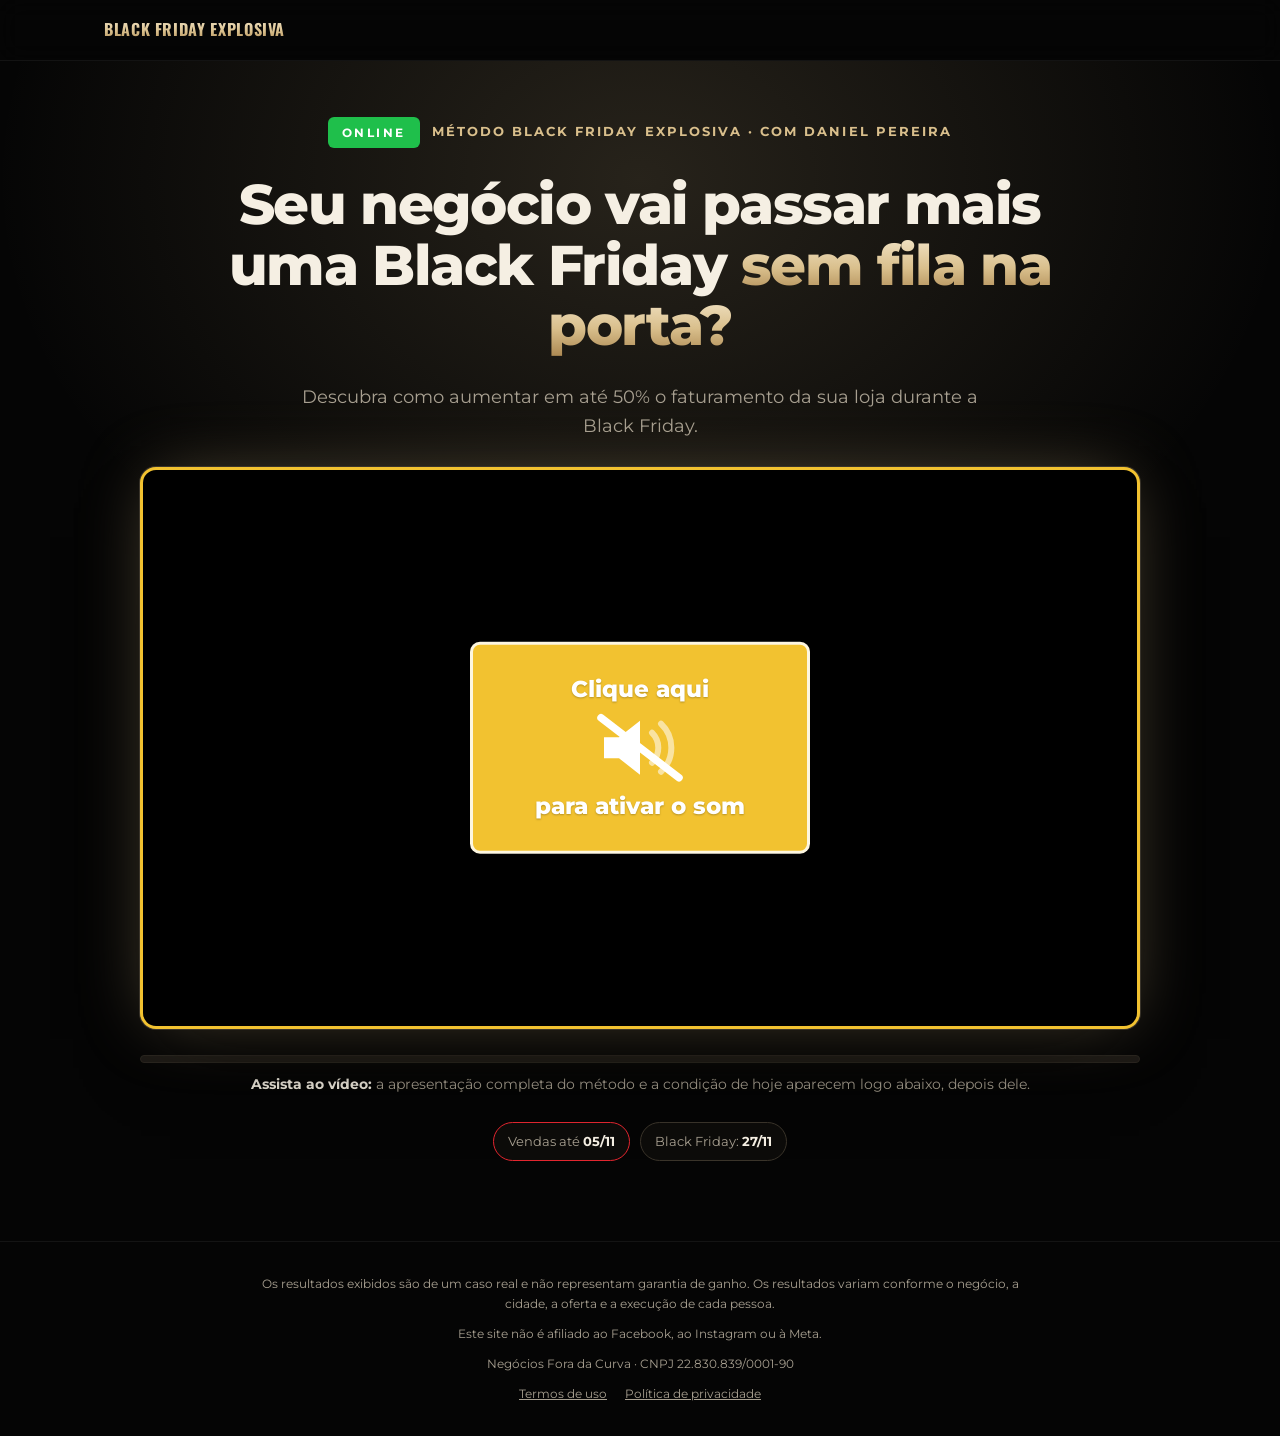
==== index.html @ f931b8eb "Slogan: aumentar em até 50% o faturamento Co-Authored-By: Claude Sonnet 5.5 <noreply@anthropic.com>" ====
<!doctype html>
<html lang="pt-BR">
<head>
<meta charset="utf-8">
<meta name="viewport" content="width=device-width, initial-scale=1">
<title>Método Black Friday Explosiva · com Daniel Pereira</title>
<meta name="description" content="Método online para aumentar em até 50% o faturamento da sua loja na Black Friday. Aulas gravadas com Daniel Pereira.">
<meta name="theme-color" content="#050505">
<meta property="og:type" content="website">
<meta property="og:title" content="Método Black Friday Explosiva · com Daniel Pereira">
<meta property="og:description" content="Seu negócio vai passar mais uma Black Friday sem fila na porta?">
<meta property="og:image" content="assets/img/og.jpg">
<link rel="preconnect" href="https://fonts.googleapis.com">
<link rel="preconnect" href="https://fonts.gstatic.com" crossorigin>
<link href="https://fonts.googleapis.com/css2?family=Oswald:wght@500;700&family=Montserrat:wght@400;500;600;700;800&display=swap" rel="stylesheet">
<script>document.documentElement.classList.add('js')</script>
<style>
:root{
  --bg:#050505; --bg-2:#0c0b09; --line:#2a2620; --line-2:#3a342a;
  --ink:#f5efe3; --muted:#a8a091; --gold-1:#f6ead0; --gold-2:#d9bf8c; --gold-3:#a8834c;
  --green:#1fbf4b; --red:#e3262f;
  --gold:linear-gradient(180deg,var(--gold-1) 0%,var(--gold-2) 55%,var(--gold-3) 100%);
  --r:18px; --w:1120px;
}
*{box-sizing:border-box;margin:0;padding:0}
[hidden]{display:none!important}
html{scroll-behavior:smooth;-webkit-text-size-adjust:100%}
body{background:var(--bg);color:var(--ink);font:400 16px/1.6 Montserrat,system-ui,sans-serif;-webkit-font-smoothing:antialiased;overflow-x:hidden}
img,video,iframe{display:block;max-width:100%}
a{color:inherit}
button{font:inherit;color:inherit}
.wrap{width:100%;max-width:var(--w);margin:0 auto;padding:0 16px}
@media (min-width:640px){.wrap{padding:0 24px}}
:focus-visible{outline:2px solid var(--gold-2);outline-offset:3px;border-radius:6px}

.display{font-family:Oswald,Impact,sans-serif;font-weight:700;text-transform:uppercase;letter-spacing:-.01em;line-height:.92}
.gold{background:var(--gold);-webkit-background-clip:text;background-clip:text;color:transparent}
.eyebrow{font-size:.72rem;font-weight:700;letter-spacing:.28em;text-transform:uppercase;color:var(--gold-2)}
h2{font-weight:800;font-size:clamp(1.7rem,4.2vw,2.6rem);line-height:1.12;letter-spacing:-.02em}
h2 em{font-style:normal;background:var(--gold);-webkit-background-clip:text;background-clip:text;color:transparent}
h3{font-weight:700;font-size:1.08rem;line-height:1.3}
.lead{color:var(--muted);font-size:clamp(1rem,1.6vw,1.1rem);max-width:62ch}
section{padding:clamp(64px,10vw,104px) 0;position:relative}
.alt{background:var(--bg-2);border-block:1px solid rgba(255,255,255,.05)}
.head{text-align:center;display:grid;gap:14px;justify-items:center;margin-bottom:clamp(36px,6vw,52px)}
.center{text-align:center}
.mt{margin-top:clamp(32px,5vw,44px)}

/* botões */
.btn{display:inline-flex;align-items:center;justify-content:center;gap:10px;min-height:56px;padding:0 30px;border-radius:999px;border:0;
  background:var(--gold);color:#1a1206;font:800 1rem/1.1 Montserrat,sans-serif;letter-spacing:.02em;text-transform:uppercase;text-decoration:none;cursor:pointer;text-align:center;
  box-shadow:0 10px 30px -8px rgba(217,191,140,.45),inset 0 1px 0 rgba(255,255,255,.6);transition:transform .2s,box-shadow .2s}
.btn:hover{transform:translateY(-2px);box-shadow:0 16px 40px -10px rgba(217,191,140,.6),inset 0 1px 0 rgba(255,255,255,.6)}
.btn svg{width:18px;height:18px;flex:none}
.btn-block{width:100%}
.btn[aria-disabled=true]{background:#2a2620;color:var(--muted);box-shadow:none;cursor:not-allowed;transform:none}
.note{font-size:.82rem;color:var(--muted);margin-top:12px}
.tag{display:inline-block;background:var(--green);color:#fff;font-weight:700;font-size:.76rem;letter-spacing:.2em;text-transform:uppercase;padding:6px 14px;border-radius:6px}

/* topo */
.top{position:sticky;top:0;z-index:40;background:rgba(5,5,5,.8);backdrop-filter:blur(12px);-webkit-backdrop-filter:blur(12px);border-bottom:1px solid rgba(255,255,255,.06)}
.top .wrap{display:flex;align-items:center;justify-content:space-between;gap:12px;height:60px}
.brand{font-family:Oswald,sans-serif;font-weight:700;text-transform:uppercase;letter-spacing:.04em;font-size:1rem;text-decoration:none;white-space:nowrap}
.top .btn{min-height:40px;padding:0 18px;font-size:.76rem;white-space:nowrap}
.countdown{display:none;gap:6px;align-items:center;font-size:.78rem;color:var(--muted)}
.countdown b{font-family:Oswald,sans-serif;font-size:1.05rem;color:var(--ink)}
@media (min-width:820px){.countdown{display:flex}}
@media (max-width:420px){.brand{font-size:.85rem}.top .btn{padding:0 14px;font-size:.68rem}}

/* hero */
.hero{padding:clamp(32px,5vw,56px) 0 clamp(48px,7vw,80px);overflow:hidden;isolation:isolate}
.hero::before{content:"";position:absolute;inset:-20% -10% auto;height:120%;z-index:-1;
  background:radial-gradient(60% 50% at 50% 25%,rgba(217,191,140,.16),transparent 70%)}
.hero .wrap{display:grid;gap:clamp(18px,3vw,26px);justify-items:center;text-align:center}
.kicker{display:flex;flex-wrap:wrap;gap:8px 12px;justify-content:center;align-items:center;font-size:.8rem;font-weight:700;letter-spacing:.16em;text-transform:uppercase;color:var(--gold-2)}
.hero h1{font-size:clamp(1.9rem,5.4vw,3.5rem);font-weight:800;line-height:1.08;letter-spacing:-.025em;max-width:22ch}
.hero h1 em{font-style:normal;background:var(--gold);-webkit-background-clip:text;background-clip:text;color:transparent}
.hero .sub{font-size:clamp(1rem,1.8vw,1.15rem);color:var(--muted);max-width:60ch}
.hero .sub strong{color:var(--ink)}

/* player estilo YouTube */
.player{position:relative;width:100%;max-width:1000px;aspect-ratio:16/9;border-radius:16px;overflow:hidden;background:#000;
  box-shadow:0 0 0 1px var(--line-2),0 0 70px -12px rgba(217,191,140,.35),0 40px 80px -30px #000}
.player .bgblur{position:absolute;inset:-40px;background:center/cover no-repeat;filter:blur(30px) brightness(.45);transform:scale(1.1)}
.player video,.player iframe,.player .ytbox{position:absolute;inset:0;width:100%;height:100%;border:0}
.player video{object-fit:contain;background:transparent}
.player{border:3px solid #f2c230}
/* o iframe do YouTube fica maior que a moldura: a barra de título e o "Mais vídeos" ficam fora da área visível */
.player .ytbox, .player iframe{top:-70px!important;height:calc(100% + 140px)!important}
/* antes de ativar o som: vídeo tocando mudo, desfocado atrás do aviso */
.player .ytbox,.player video{transition:filter .5s ease}
.player.mudo .ytbox,.player.mudo iframe,.player.mudo video{filter:blur(14px) brightness(.75) saturate(1.1)}
.clique{position:absolute;inset:0;z-index:2;cursor:pointer}
.som{position:absolute;z-index:3;left:50%;top:50%;transform:translate(-50%,-50%);width:min(56%,340px);aspect-ratio:16/10;border:3px solid rgba(255,255,255,.85);border-radius:10px;
  background:#f2c230;color:#fff;display:grid;place-items:center;align-content:center;gap:clamp(4px,1.2vw,10px);cursor:pointer;box-shadow:0 12px 40px rgba(0,0,0,.55);
  font:800 clamp(.95rem,2.6vw,1.45rem)/1.1 Montserrat,sans-serif;text-shadow:0 1px 2px rgba(0,0,0,.25);animation:pulsa 1.8s ease-in-out infinite}
.som svg{width:clamp(56px,13vw,96px);height:auto}
.som:hover{filter:brightness(1.05)}
@keyframes pulsa{50%{transform:translate(-50%,-50%) scale(1.04)}}
@media (prefers-reduced-motion:reduce){.som{animation:none}}
.ctrl{position:absolute;z-index:4;left:0;right:0;bottom:0;padding:28px 14px 10px;background:linear-gradient(transparent,rgba(0,0,0,.85));display:flex;align-items:center;gap:12px;opacity:0;transition:opacity .25s}
.player:hover .ctrl,.player.paused .ctrl,.player:focus-within .ctrl{opacity:1}
.ctrl[hidden]{display:none}
.ctrl button{background:none;border:0;cursor:pointer;width:40px;height:40px;display:grid;place-items:center;border-radius:8px;color:#fff;flex:none}
.ctrl button:hover{background:rgba(255,255,255,.12)}
.ctrl svg{width:22px;height:22px}
.bar{flex:1;height:5px;border-radius:5px;background:rgba(255,255,255,.25);position:relative;overflow:hidden}
.bar i{position:absolute;inset:0 auto 0 0;width:0;background:var(--red)}
.time{font:600 .8rem/1 Montserrat,sans-serif;color:#fff;min-width:84px;text-align:right;font-variant-numeric:tabular-nums}
.gate{width:100%;max-width:1000px;display:grid;gap:10px}
.gate p{font-size:.9rem;color:var(--muted)}
.gate p b{color:var(--ink)}
.gbar{height:8px;border-radius:8px;background:#1d1a16;overflow:hidden;border:1px solid var(--line)}
.gbar i{display:block;height:100%;width:0;background:var(--gold);transition:width .4s}
.gate.ok p{color:var(--green)}
.dates{display:flex;flex-wrap:wrap;gap:10px;justify-content:center}
.dates span{border:1px solid var(--line-2);border-radius:999px;padding:8px 14px;font-size:.82rem;color:var(--muted);background:#0d0c0a}
.dates b{color:var(--ink)}
.dates .hot{border-color:var(--red)}

/* conteúdo travado até 80% do vídeo */
html.js #resto.travado{display:none}
.revisao #resto.travado{display:block}
#resto.abrindo{animation:abre .8s ease both}
@keyframes abre{from{opacity:0;transform:translateY(16px)}to{opacity:1;transform:none}}

/* cards e grids */
.grid{display:grid;gap:16px}
@media (min-width:700px){.grid.c2{grid-template-columns:repeat(2,1fr)}.grid.c3{grid-template-columns:repeat(3,1fr)}}
@media (min-width:960px){.grid.c4{grid-template-columns:repeat(4,1fr)}}
@media (min-width:600px) and (max-width:959px){.grid.c4{grid-template-columns:repeat(2,1fr)}}
.card{background:linear-gradient(180deg,#15130f,#0e0d0b);border:1px solid var(--line);border-radius:var(--r);padding:24px;display:grid;gap:8px;align-content:start}
.card p{color:var(--muted);font-size:.95rem}
.ico{width:44px;height:44px;border-radius:12px;display:grid;place-items:center;background:rgba(217,191,140,.1);border:1px solid rgba(217,191,140,.25);color:var(--gold-2);margin-bottom:6px}
.ico svg{width:22px;height:22px}
.check{list-style:none;display:grid;gap:10px}
.check li{display:flex;gap:10px;align-items:flex-start;font-size:.95rem}
.check svg{flex:none;width:20px;height:20px;color:var(--green);margin-top:2px}
.check.no svg{color:var(--red)}
.check li span{color:var(--muted)}

  background:radial-gradient(80% 60% at 50% 0%,rgba(217,191,140,.08),transparent 70%),#0a0907;display:grid;gap:16px;justify-items:center}

/* rotas */
.route{padding:28px}
.route .eyebrow{color:var(--gold-2)}
.route h3{font-size:1.3rem}
.route .check{margin-top:10px}

/* linha do tempo */
.phases{display:grid;gap:14px}
@media (min-width:860px){.phases{grid-template-columns:repeat(4,1fr)}}
.phase{position:relative;border:1px solid var(--line);border-radius:var(--r);padding:22px;background:#0d0c0a;display:grid;gap:6px}
.phase .d{font:700 .78rem/1 Montserrat,sans-serif;letter-spacing:.12em;text-transform:uppercase;color:var(--gold-2)}
.phase .n{font-family:Oswald,sans-serif;font-size:1.6rem;text-transform:uppercase;line-height:1}
.phase p{color:var(--muted);font-size:.93rem}
.phase.dday{border-color:var(--gold-3);background:radial-gradient(90% 80% at 50% 0%,rgba(217,191,140,.12),transparent 70%),#0d0c0a}

/* aulas */
.lessons{max-width:860px;margin:0 auto;display:grid;gap:10px}
.lesson{display:grid;grid-template-columns:52px 1fr;gap:16px;align-items:start;border:1px solid var(--line);border-radius:16px;padding:18px;background:#0d0c0a}
.lesson .k{font-family:Oswald,sans-serif;font-size:1.5rem;line-height:1;text-align:center;padding-top:4px}
.lesson p{color:var(--muted);font-size:.93rem;margin-top:4px}
.lesson.live{border-color:var(--red)}
.pill{display:inline-block;font-size:.68rem;font-weight:800;letter-spacing:.12em;text-transform:uppercase;padding:3px 8px;border-radius:5px;background:var(--red);color:#fff;margin-left:8px;vertical-align:2px}


/* sobre */
.about .wrap{display:grid;gap:36px;align-items:center}
@media (min-width:880px){.about .wrap{grid-template-columns:.9fr 1.1fr}}
.about .photo{border-radius:24px;overflow:hidden;border:1px solid var(--line-2);aspect-ratio:4/3}
.about .photo img{width:100%;height:100%;object-fit:cover;object-position:50% 25%}
.about .txt{display:grid;gap:14px}
.about .txt p{color:var(--muted)}



/* oferta */
.offer{background:radial-gradient(70% 60% at 50% 0%,rgba(217,191,140,.16),transparent 70%),var(--bg)}
.ticket{max-width:560px;margin:0 auto;border-radius:28px;padding:2px;background:linear-gradient(180deg,var(--gold-2),rgba(168,131,76,.25) 60%,rgba(168,131,76,.1))}
.ticket-in{border-radius:26px;background:#0b0a08;overflow:hidden}
.ticket-top{display:flex;justify-content:space-between;padding:14px 22px;font-size:.74rem;font-weight:800;letter-spacing:.16em;text-transform:uppercase;color:#1a1206;background:var(--gold)}
.ticket-body{padding:clamp(24px,5vw,40px);display:grid;gap:18px;text-align:center;border-top:2px dashed #0b0a08}
.ticket-body h3{font-family:Oswald,sans-serif;text-transform:uppercase;font-size:clamp(1.5rem,4vw,2rem);letter-spacing:.01em;line-height:1.05}
.price{font-family:Oswald,sans-serif;font-weight:700;font-size:clamp(3.4rem,11vw,4.8rem);line-height:1}
.pay{color:var(--muted);font-size:.95rem}
.ticket .check{text-align:left;border-block:1px solid var(--line);padding:20px 0}
.deadline{font-size:.85rem;color:var(--muted)}
.deadline b{color:var(--ink)}

.guar{display:flex;gap:14px;align-items:flex-start;text-align:left;border-top:1px solid var(--line);padding-top:18px}
.guar .seal{width:44px;height:44px;flex:none;color:var(--gold-2)}
.guar p{font-size:.88rem;color:var(--muted)}
.guar b{color:var(--ink)}

/* faq */
.faq-list{max-width:780px;margin:0 auto;display:grid;gap:10px}
details{border:1px solid var(--line);border-radius:14px;background:#0d0c0a}
details[open]{border-color:var(--line-2)}
summary{list-style:none;cursor:pointer;padding:18px 20px;font-weight:700;display:flex;justify-content:space-between;gap:16px;align-items:center;min-height:56px}
summary::-webkit-details-marker{display:none}
summary::after{content:"+";font:500 1.6rem/1 Oswald,sans-serif;color:var(--gold-2);transition:transform .2s;flex:none}
details[open] summary::after{transform:rotate(45deg)}
details p{padding:0 20px 20px;color:var(--muted)}

/* final e rodapé */
.final{text-align:center;overflow:hidden;isolation:isolate}
.final::before{content:"";position:absolute;inset:0;z-index:-1;background:radial-gradient(50% 60% at 50% 100%,rgba(217,191,140,.16),transparent 70%)}
.final .wrap{display:grid;gap:20px;justify-items:center}
.final h2{font-family:Oswald,sans-serif;text-transform:uppercase;font-size:clamp(2.2rem,6.5vw,4.2rem);line-height:.98;letter-spacing:0;font-weight:700}
footer.site{border-top:1px solid rgba(255,255,255,.06);padding:32px 0 calc(90px + env(safe-area-inset-bottom));color:var(--muted);font-size:.78rem;text-align:center}
footer.site .wrap{display:grid;gap:10px;max-width:820px}
footer.site nav{display:flex;gap:18px;justify-content:center}
@media (min-width:900px){footer.site{padding-bottom:32px}}

/* barra fixa no celular */
.mbar{position:fixed;left:0;right:0;bottom:0;z-index:50;padding:10px 16px calc(10px + env(safe-area-inset-bottom));background:rgba(5,5,5,.94);backdrop-filter:blur(10px);border-top:1px solid var(--line);
  display:flex;gap:12px;align-items:center;transform:translateY(110%);transition:transform .3s}
.mbar.on{transform:none}
.mbar .t{flex:1;font-size:.76rem;line-height:1.3;color:var(--muted)}
.mbar .t b{display:block;color:var(--ink);font-size:.95rem}
.mbar .btn{min-height:46px;padding:0 20px;font-size:.78rem}
@media (min-width:900px){.mbar{display:none}}

/* consentimento (só com GTM configurado) */
.consent{position:fixed;left:16px;right:16px;bottom:16px;z-index:60;max-width:520px;margin:0 auto;background:#141210;border:1px solid var(--line-2);border-radius:16px;padding:18px;display:none;gap:12px;font-size:.85rem;color:var(--muted)}
.consent.on{display:grid}
.consent div{display:flex;gap:10px;justify-content:flex-end}
.consent button{border-radius:999px;padding:10px 16px;font-weight:700;font-size:.8rem;cursor:pointer;border:1px solid var(--line-2);background:transparent;color:var(--ink);min-height:44px}
.consent button.ok{background:var(--gold);color:#1a1206;border:0}

/* revelação */
.rv{opacity:0;transform:translateY(18px);transition:opacity .7s ease,transform .7s ease}
.rv.in{opacity:1;transform:none}
html:not(.js) .rv{opacity:1;transform:none}
@media (prefers-reduced-motion:reduce){*{scroll-behavior:auto!important}.rv{opacity:1;transform:none;transition:none}#resto.abrindo{animation:none}}

/* modo revisão (?revisao=1) */
[data-pendente]{display:none!important}
.revisao [data-pendente]{display:revert!important;outline:2px dashed var(--red);outline-offset:4px;position:relative}
.revisao [data-pendente]::before{content:"PENDENTE: " attr(data-pendente);position:absolute;top:-12px;left:12px;z-index:5;background:var(--red);color:#fff;font:700 .62rem/1 Montserrat,sans-serif;letter-spacing:.05em;padding:4px 8px;border-radius:4px;white-space:nowrap;max-width:calc(100% - 24px);overflow:hidden;text-overflow:ellipsis}
.revisao .rascunho{outline:2px dashed #e0a526;outline-offset:4px}
.revbar{display:none}
.revisao .revbar{display:block;position:sticky;top:0;z-index:100;background:var(--red);color:#fff;font:700 .76rem Montserrat,sans-serif;text-align:center;padding:6px 12px}
</style>
</head>
<body>
<div class="revbar" role="note">Modo revisão: página toda aberta · vermelho = falta dado real (escondido do público) · amarelo = confirme o texto</div>

<!-- Configuração de todas as páginas: assets/config.js -->
<script src="assets/config.js"></script>

<header class="top">
  <div class="wrap">
    <a class="brand gold" href="#inicio">Black Friday Explosiva</a>
    <div class="countdown" data-depois-video hidden><span>Vendas encerram em</span><b data-cd="d">--</b>d <b data-cd="h">--</b>h <b data-cd="m">--</b>min</div>
    <a class="btn js-cta" data-pos="topo" href="#oferta" data-depois-video hidden>Quero o método</a>
  </div>
</header>

<main id="inicio">
  <!-- 1. PRIMEIRA DOBRA + VSL -->
  <section class="hero" aria-labelledby="h1">
    <div class="wrap">
      <div class="kicker"><span class="tag">Online</span><span>Método Black Friday Explosiva · com Daniel Pereira</span></div>
      <h1 id="h1">Seu negócio vai passar mais uma Black Friday <em>sem fila na porta?</em></h1>
      <p class="sub rascunho">Descubra como aumentar em até 50% o faturamento da sua loja durante a Black Friday.</p>

      <div class="player mudo" id="player">
        <div class="bgblur" aria-hidden="true"></div>
        <div class="ytbox" id="ytbox" hidden></div>
        <video id="vsl" playsinline muted autoplay preload="auto" hidden></video>
        <div class="clique" id="clique" aria-hidden="true"></div>
        <button class="som" id="som" type="button" aria-label="Clique aqui para ativar o som e assistir do início">
          <span class="t1">Clique aqui</span>
          <svg viewBox="0 0 64 48" fill="none" aria-hidden="true"><path d="M8 17h10l14-11v36L18 31H8z" fill="#fff"/><path d="M40 14a14 14 0 0 1 0 20M46 8a22 22 0 0 1 0 32" stroke="#fff" stroke-width="4" stroke-linecap="round" opacity=".55"/><path d="M6 4l52 40" stroke="#fff" stroke-width="5" stroke-linecap="round"/></svg>
          <span class="t2">para ativar o som</span>
        </button>
        <div class="ctrl" id="ctrl" hidden>
          <button type="button" id="bt-play" aria-label="Pausar"><svg viewBox="0 0 24 24" fill="currentColor" aria-hidden="true"><path id="ic-play" d="M6 5h4v14H6zM14 5h4v14h-4z"/></svg></button>
          <div class="bar" aria-hidden="true"><i id="bar"></i></div>
          <span class="time" id="time">0:00 / 0:00</span>
          <button type="button" id="bt-som" aria-label="Desativar som"><svg viewBox="0 0 24 24" fill="none" stroke="currentColor" stroke-width="2" aria-hidden="true"><path d="M4 9v6h4l5 4V5L8 9H4Z" fill="currentColor"/><path id="ic-som" d="M16.5 8.5a5 5 0 0 1 0 7M19 6a8.5 8.5 0 0 1 0 12"/></svg></button>
          <button type="button" id="bt-tela" aria-label="Tela cheia"><svg viewBox="0 0 24 24" fill="none" stroke="currentColor" stroke-width="2" aria-hidden="true"><path d="M4 9V4h5M20 9V4h-5M4 15v5h5M20 15v5h-5"/></svg></button>
        </div>
      </div>

      <div class="gate" id="gate" aria-live="polite">
        <div class="gbar" aria-hidden="true"><i id="gbar"></i></div>
        <p id="gate-txt"><b>Assista ao vídeo:</b> a apresentação completa do método e a condição de hoje aparecem logo abaixo, depois dele.</p>
      </div>

      <div class="dates">
        <span class="hot">Vendas até <b>05/11</b></span>
        <span>Black Friday: <b>27/11</b></span>
      </div>
    </div>
  </section>

  <!-- TUDO ABAIXO SÓ ABRE DEPOIS DE 80% DO VÍDEO -->
  <div id="resto" class="travado">

    <!-- 3. PROVA (só com material real) -->
    <section class="alt" aria-labelledby="h-prova" data-pendente="foto/vídeo real da fila + números do Dia D">
      <div class="wrap">
        <div class="head"><span class="eyebrow">Prova</span><h2 id="h-prova">Essa fila aconteceu <em>de verdade</em>, na porta de um negócio local.</h2>
          <p class="lead">Não foi sorte e não foi desconto no escuro. Foi um método com data, oferta e roteiro. O Daniel ensina cada passo nas aulas.</p></div>
        <div class="grid c3">
          <div class="card center"><div class="price gold" style="font-size:2.4rem">[R$]</div><p>faturamento no Dia D</p></div>
          <div class="card center"><div class="price gold" style="font-size:2.4rem">[R$]</div><p>faturamento médio de um mês da mesma loja</p></div>
          <div class="card center"><div class="price gold" style="font-size:2.4rem">[nº]</div><p>pessoas na fila no horário de pico</p></div>
        </div>
      </div>
    </section>

    <!-- PROBLEMA -->
    <section aria-labelledby="h-prob">
      <div class="wrap">
        <div class="head rv"><span class="eyebrow">O problema</span><h2 id="h-prob">Por que tanta loja local passa a Black Friday <em>sem fila?</em></h2></div>
        <div class="grid c3">
          <article class="card rv"><h3>Desconto sem conta</h3><p>Vende bastante, lucra pouco e termina o mês no mesmo lugar.</p></article>
          <article class="card rv"><h3>Ninguém sabe da campanha</h3><p>O cliente descobre a oferta quando ela já acabou.</p></article>
          <article class="card rv"><h3>Sem data, sem urgência</h3><p>Sem prazo e sem limite de vagas, a pessoa deixa para depois.</p></article>
        </div>
      </div>
    </section>

    <!-- PARA QUEM É -->
    <section class="alt" aria-labelledby="h-quem">
      <div class="wrap">
        <div class="head rv"><span class="eyebrow">Para quem é</span><h2 id="h-quem">Feito para o <em>empresário do varejo</em></h2></div>
        <div style="max-width:720px;margin:0 auto"><article class="card route rv"><h3>Tenho um negócio local e quero faturar mais</h3><p>Para o empresário que tem uma loja ou um negócio de varejo local e quer aumentar o faturamento na Black Friday, com um método estruturado do preparo à venda.</p></article></div>
      </div>
    </section>

    <!-- MÉTODO + AULAS -->
    <section aria-labelledby="h-met">
      <div class="wrap">
        <div class="head rv"><span class="eyebrow">O método</span><h2 id="h-met">4 fases para <em>explodir a sua Black</em></h2></div>
        <div class="phases">
          <div class="phase rv"><span class="d">Fase 01</span><span class="n gold">Preparando a Black</span></div>
          <div class="phase rv"><span class="d">Fase 02</span><span class="n gold">Estruturando a Black</span></div>
          <div class="phase rv"><span class="d">Fase 03</span><span class="n gold">Aquecendo a Black</span></div>
          <div class="phase dday rv"><span class="d">Fase 04</span><span class="n gold">Explodindo a Black</span></div>
        </div>
        <div class="head mt rv" style="margin-bottom:24px"><h2 id="h-aulas" style="font-size:clamp(1.4rem,3vw,1.9rem)">Nas aulas</h2></div>
        <div class="lessons">
          <div class="lesson rv"><span class="k gold">01</span><div><h3>O método da Black Explosiva</h3></div></div>
          <div class="lesson rv"><span class="k gold">02</span><div><h3>A ferramenta da Black Explosiva</h3></div></div>
          <div class="lesson rv"><span class="k gold">03</span><div><h3>Montando a sua Black de forma inteligente e estruturada</h3></div></div>
          <div class="lesson rv"><span class="k gold">04</span><div><h3>Estoque é uma mina de dinheiro</h3></div></div>
          <div class="lesson rv"><span class="k gold">05</span><div><h3>Precificando produtos de forma certa</h3></div></div>
          <div class="lesson rv"><span class="k gold">06</span><div><h3>Aquecendo a sua Black ao ponto de ebulição</h3></div></div>
          <div class="lesson rv"><span class="k gold">07</span><div><h3>Apertando o Play da Black que vende</h3></div></div>
          <div class="lesson rv"><span class="k gold">08</span><div><h3>Vendendo e batendo metas</h3></div></div>
          <div class="lesson rv"><span class="k gold">09</span><div><h3>Bônus: como fazer seu time vender mais</h3></div></div>
          <div class="lesson rv"><span class="k gold">10</span><div><h3>Bônus: dúvidas e recomendações</h3></div></div>
          <div class="lesson rv"><span class="k gold">11</span><div><h3>Bônus: aulas bônus</h3></div></div>
        </div>
        <div class="center mt rv"><a class="btn js-cta js-buy" data-pos="aulas" href="#oferta">Quero o método por R$97</a></div>
      </div>
    </section>

    <!-- QUEM ENSINA -->
    <section class="about alt" aria-labelledby="h-sobre">
      <div class="wrap">
        <div class="photo rv"><img src="assets/img/palestrante.jpg" alt="Daniel Pereira com microfone, falando para o público" width="1000" height="700" loading="lazy"></div>
        <div class="txt rv">
          <span class="eyebrow">Quem ensina</span>
          <h2 id="h-sobre">Daniel <em>Pereira</em></h2>
          <p>Criador do Método Black Friday Explosiva.</p>
          <p data-pendente="bio do Daniel" data-f="bio" style="white-space:pre-line">[Bio: quem é, há quanto tempo atua, com que tipo de negócio trabalha, credenciais verificáveis e a história do caso da fila.]</p>
        </div>
      </div>
    </section>

    <!-- DEPOIMENTOS (só reais e autorizados) -->
    <section aria-labelledby="h-dep" data-pendente="3 depoimentos reais (vídeo/print + nome, negócio, cidade)">
      <div class="wrap">
        <div class="head"><span class="eyebrow">Depoimentos</span><h2 id="h-dep">Quem já viu <em>o método funcionar</em></h2></div>
        <div class="grid c3"><div class="card">[Depoimento 1]</div><div class="card">[Depoimento 2]</div><div class="card">[Depoimento 3]</div></div>
      </div>
    </section>

    <!-- OFERTA (única) -->
    <section class="offer" id="oferta" aria-labelledby="h-of">
      <div class="wrap">
        <div class="head rv"><span class="eyebrow">Oferta</span><h2>Entre agora e tenha <em>tempo de aplicar</em></h2></div>
        <div class="ticket rv">
          <div class="ticket-in">
            <div class="ticket-top"><span>Acesso imediato</span></div>
            <div class="ticket-body">
              <h3 id="h-of" class="gold">Método Black Friday Explosiva</h3>
              <div><div class="price gold">R$97</div><p class="pay">à vista no Pix ou parcelado no cartão <span data-f="parcelamento"></span></p></div>
              <ul class="check">
                <li><svg viewBox="0 0 24 24" fill="none" stroke="currentColor" stroke-width="3" aria-hidden="true"><path d="M5 13l4 4L19 7"/></svg>11 aulas gravadas com Daniel Pereira, sendo 3 bônus, liberadas na hora</li>
                <li><svg viewBox="0 0 24 24" fill="none" stroke="currentColor" stroke-width="3" aria-hidden="true"><path d="M5 13l4 4L19 7"/></svg>Método completo em 4 fases, do preparo à Black que vende</li>
              </ul>
              <a class="btn btn-block js-cta js-buy" data-pos="oferta" href="#oferta">Quero entrar agora</a>
              <p class="deadline" id="deadline">Vendas até <b>05/11, às 23h59</b>.</p>
              <div class="guar"><svg class="seal" viewBox="0 0 24 24" fill="none" stroke="currentColor" stroke-width="1.5" aria-hidden="true"><path d="M12 2l2.4 2.1 3.2-.3.9 3.1 2.8 1.6-1.2 3 1.2 3-2.8 1.6-.9 3.1-3.2-.3L12 22l-2.4-2.1-3.2.3-.9-3.1-2.8-1.6 1.2-3-1.2-3 2.8-1.6.9-3.1 3.2.3L12 2Z"/><path d="M8.5 12l2.5 2.5 4.5-5"/></svg><p><b>Garantia de 7 dias.</b> Se achar que o método não é para você, peça o reembolso em até 7 dias e devolvemos o valor. Sem perguntas.</p></div>
            </div>
          </div>
        </div>
      </div>
    </section>

    <!-- FAQ -->
    <section class="alt" aria-labelledby="h-faq">
      <div class="wrap">
        <div class="head rv"><span class="eyebrow">Perguntas frequentes</span><h2 id="h-faq">Antes de <em>comprar</em></h2></div>
        <div class="faq-list rv">
          <details><summary>Serve para o meu tipo de negócio?</summary><p>O método é voltado para quem tem uma loja ou um negócio de varejo local e quer aumentar o faturamento na Black Friday.</p></details>
          <details><summary>Serve para outras datas além da Black Friday?</summary><p>Sim. Natal, Dia das Mães, Dia do Cliente e aniversário da empresa seguem a mesma lógica.</p></details>
          <details data-pendente="tempo de acesso às aulas"><summary>Por quanto tempo tenho acesso?</summary><p data-f="tempoAcesso"></p></details>
          <details><summary>O resultado é garantido?</summary><p>Não. Cada negócio é diferente e o resultado depende da oferta, da cidade e da execução.</p></details>
        </div>
        <div class="center mt rv"><a class="btn js-cta js-buy" data-pos="final" href="#oferta">Quero o método por R$97</a></div>
      </div>
    </section>
  </div>
</main>

<footer class="site">
  <div class="wrap">
    <p>Os resultados exibidos são de um caso real e não representam garantia de ganho. Os resultados variam conforme o negócio, a cidade, a oferta e a execução de cada pessoa.</p>
    <p>Este site não é afiliado ao Facebook, ao Instagram ou à Meta.</p>
    <p data-pendente="razão social, CNPJ e contato" data-f="rodapeEmpresa">[Razão social · CNPJ · contato]</p>
    <nav><a href="termos.html">Termos de uso</a><a href="privacidade.html">Política de privacidade</a></nav>
  </div>
</footer>

<div class="mbar" id="mbar" aria-hidden="true">
  <div class="t"><b>R$97</b>Vendas até 05/11</div>
  <a class="btn js-cta js-buy" data-pos="barra-mobile" href="#oferta" tabindex="-1">Quero o método</a>
</div>

<div class="consent" id="consent" role="dialog" aria-label="Preferências de cookies">
  <p>Usamos cookies de medição para entender como a página é usada e melhorar a experiência. Você pode recusar sem prejuízo.</p>
  <div><button type="button" data-consent="nao">Recusar</button><button type="button" class="ok" data-consent="sim">Aceitar</button></div>
</div>

<script>
(function () {
  var O = window.OFERTA || {};
  var qs = new URLSearchParams(location.search);
  var root = document.documentElement;
  var revisao = qs.get('revisao') === '1';
  if (revisao) root.classList.add('revisao');
  var has = function (k) { return !!(O[k] && String(O[k]).trim()); };

  // ---------- dados da configuração
  document.querySelectorAll('[data-f]').forEach(function (el) {
    var v = O[el.getAttribute('data-f')];
    if (v) el.textContent = (el.getAttribute('data-f-pre') || '') + v;
  });
  var liberar = {
    'bio do Daniel': has('bio'), 'tempo de acesso às aulas': has('tempoAcesso'),
    'razão social, CNPJ e contato': has('rodapeEmpresa')
  };
  document.querySelectorAll('[data-pendente]').forEach(function (el) {
    if (liberar[el.getAttribute('data-pendente')]) el.removeAttribute('data-pendente');
  });

  // ---------- UTMs e eventos (sem dados pessoais)
  var UTM = ['utm_source', 'utm_medium', 'utm_campaign', 'utm_content', 'utm_term', 'src', 'sck'];
  var origem = {};
  try { origem = JSON.parse(sessionStorage.getItem('bfx_utm') || '{}'); } catch (e) {}
  UTM.forEach(function (k) { if (qs.get(k) && !origem[k]) origem[k] = qs.get(k); });
  try { sessionStorage.setItem('bfx_utm', JSON.stringify(origem)); } catch (e) {}
  window.dataLayer = window.dataLayer || [];
  function track(evento, extra) { window.dataLayer.push(Object.assign({ event: evento, pagina: 'black-explosiva-online' }, origem, extra || {})); }
  track('page_view');

  // ---------- prazo real de vendas
  var fim = new Date(O.vendasAte).getTime();
  var encerrado = Date.now() > fim;

  // Botões de compra levam ao checkout da Ticto (ticto.checkoutUrl).
  document.querySelectorAll('.js-cta').forEach(function (a) {
    if (encerrado && a.classList.contains('js-buy')) {
      a.textContent = 'Vendas encerradas'; a.setAttribute('aria-disabled', 'true'); a.removeAttribute('href'); return;
    }
    if (a.classList.contains('js-buy')) {
      var tk = (O.ticto || {}).checkoutUrl;
      if (tk) {
        // checkout da Ticto (dados, Pix, cartão, boleto e order bump ficam lá), levando as UTMs
        var u = new URL(tk, location.href);
        Object.keys(origem).forEach(function (k) { if (!u.searchParams.has(k)) u.searchParams.set(k, origem[k]); });
        a.href = u.toString();
      } else {
        a.href = '#oferta'; // sem link da Ticto configurado, o botão fica na oferta
      }
    }
    a.addEventListener('click', function () {
      track('cta_click', { posicao: a.getAttribute('data-pos') });
    });
  });
  if (encerrado) document.getElementById('deadline').innerHTML = '<b>As vendas desta turma foram encerradas.</b>';

  var cd = document.querySelector('.countdown');
  function tick() {
    var s = Math.max(0, Math.floor((fim - Date.now()) / 1000));
    if (!s) { cd.style.visibility = 'hidden'; return; }
    cd.querySelector('[data-cd=d]').textContent = Math.floor(s / 86400);
    cd.querySelector('[data-cd=h]').textContent = String(Math.floor(s % 86400 / 3600)).padStart(2, '0');
    cd.querySelector('[data-cd=m]').textContent = String(Math.floor(s % 3600 / 60)).padStart(2, '0');
  }
  tick(); setInterval(tick, 30000);

  // ---------- trava: o resto da página abre com X% do vídeo assistido
  var LIMITE = O.liberarEm || 0.8;
  var resto = document.getElementById('resto');
  var gate = document.getElementById('gate'), gbar = document.getElementById('gbar'), gtxt = document.getElementById('gate-txt');
  var liberado = false;

  function abrir(origemDoDesbloqueio) {
    if (liberado) return; liberado = true;
    resto.classList.remove('travado'); resto.classList.add('abrindo');
    document.querySelectorAll('[data-depois-video]').forEach(function (el) { el.hidden = false; });
    gate.classList.add('ok'); gbar.style.width = '100%';
    gtxt.innerHTML = '<b>Pronto!</b> A condição de hoje está liberada logo abaixo. <a href="#oferta" style="color:var(--gold-2);font-weight:700">Ver a oferta ↓</a>';
    try { localStorage.setItem('bfx_liberado', '1'); } catch (e) {}
    observarRevelacao();
    if (origemDoDesbloqueio === 'video') track('video_unlock', { percentual: Math.round(LIMITE * 100) });
  }

  // Conta segundos realmente assistidos (pular para frente não conta).
  var vistos = {}, nVistos = 0, marcos = {};
  function registrar(t, dur) {
    if (!dur || !isFinite(dur)) return;
    var k = Math.floor(t * 2);
    if (!vistos[k]) { vistos[k] = 1; nVistos++; }
    var p = Math.min(1, nVistos / Math.ceil(dur * 2));
    [0.25, 0.5, 0.75].forEach(function (m) { if (p >= m && !marcos[m]) { marcos[m] = 1; track('video_progress', { percentual: m * 100 }); } });
    if (!liberado) {
      gbar.style.width = Math.round(Math.min(1, p / LIMITE) * 100) + '%';
      if (p >= LIMITE) abrir('video');
    }
  }

  var jaLiberado = false;
  try { jaLiberado = localStorage.getItem('bfx_liberado') === '1'; } catch (e) {}
  if (revisao || jaLiberado) abrir('memoria');

  // ---------- player estilo VSL
  // Começa sozinho e mudo. "Clique aqui para ativar o som" recomeça do início com som.
  // Só conta tempo assistido COM som; tentativa de adiantar volta ao ponto já assistido.
  var player = document.getElementById('player'), som = document.getElementById('som'), clique = document.getElementById('clique');
  var ctrl = document.getElementById('ctrl'), bar = document.getElementById('bar'), time = document.getElementById('time');
  var btPlay = document.getElementById('bt-play'), btSom = document.getElementById('bt-som'), btTela = document.getElementById('bt-tela');
  var icPlay = document.getElementById('ic-play'), icSom = document.getElementById('ic-som');
  var ytId = O.video && O.video.youtubeId;
  var capa = ytId ? 'https://i.ytimg.com/vi/' + encodeURIComponent(ytId) + '/hqdefault.jpg' : (O.video && O.video.poster || '');
  player.querySelector('.bgblur').style.backgroundImage = 'url(' + capa + ')';
  var fmt = function (s) { s = Math.max(0, Math.floor(s || 0)); return Math.floor(s / 60) + ':' + String(s % 60).padStart(2, '0'); };
  var api = null;            // { play, pause, paused, cur, dur, muted, mute, unmute, seek }
  var comSom = false;        // a pessoa já ativou o som (a contagem começa aqui)
  var maxVisto = 0, ultimo = 0;

  function pintar() {
    if (!api) return;
    var c = api.cur(), d = api.dur();
    bar.style.width = d ? (Math.min(c, d) / d * 100) + '%' : '0';
    time.textContent = fmt(c) + ' / ' + fmt(d);
    var pausado = api.paused();
    player.classList.toggle('paused', pausado);
    icPlay.setAttribute('d', pausado ? 'M8 5v14l11-7z' : 'M6 5h4v14H6zM14 5h4v14h-4z');
    btPlay.setAttribute('aria-label', pausado ? 'Reproduzir' : 'Pausar');
    icSom.style.display = api.muted() ? 'none' : '';
    btSom.setAttribute('aria-label', api.muted() ? 'Ativar som' : 'Desativar som');
  }

  // chamado a cada atualização de tempo
  function vigiar() {
    if (!api) return;
    var c = api.cur(), d = api.dur();
    if (comSom && !api.paused()) {
      if (c > maxVisto + 1.5) { api.seek(maxVisto); return; }      // tentou adiantar: volta
      if (c - ultimo >= 0 && c - ultimo < 1.5) maxVisto = Math.max(maxVisto, c);
      registrar(c, d);
    }
    ultimo = c;
    pintar();
  }

  function ativarSom() {
    if (!api) return;
    comSom = true; maxVisto = 0; ultimo = 0;
    som.hidden = true; ctrl.hidden = false; player.classList.remove('mudo');
    api.unmute(); api.seek(0); api.play();
    track('video_start');
    setTimeout(pintar, 120);
  }

  function usarMP4() {
    var v = document.getElementById('vsl');
    v.src = O.video.mp4; v.hidden = false; v.muted = true;
    api = {
      play: function () { var p = v.play(); if (p && p.catch) p.catch(function () {}); }, pause: function () { v.pause(); }, paused: function () { return v.paused; },
      cur: function () { return v.currentTime; }, dur: function () { return v.duration || 0; },
      muted: function () { return v.muted; }, mute: function () { v.muted = !v.muted; }, unmute: function () { v.muted = false; },
      seek: function (t) { v.currentTime = t; }
    };
    v.addEventListener('timeupdate', vigiar);
    v.addEventListener('seeking', function () { if (comSom && v.currentTime > maxVisto + 1.5) v.currentTime = maxVisto; });
    ['play', 'pause', 'loadedmetadata', 'volumechange'].forEach(function (e) { v.addEventListener(e, pintar); });
    v.addEventListener('ended', function () { if (comSom) { registrar(v.duration - 0.1, v.duration); track('video_complete'); } pintar(); });
    api.play();
  }

  function usarYouTube() {
    var box = document.getElementById('ytbox'); box.hidden = false;
    function criar() {
      var yt = new YT.Player(box, {
        videoId: ytId,
        playerVars: { autoplay: 1, mute: 1, controls: 0, disablekb: 1, modestbranding: 1, rel: 0, playsinline: 1, iv_load_policy: 3, fs: 0 },
        events: {
          onReady: function () {
            api = {
              play: function () { yt.playVideo(); }, pause: function () { yt.pauseVideo(); },
              paused: function () { return yt.getPlayerState() !== 1; },
              cur: function () { return yt.getCurrentTime() || 0; }, dur: function () { return yt.getDuration() || 0; },
              muted: function () { return yt.isMuted(); }, mute: function () { yt.isMuted() ? yt.unMute() : yt.mute(); setTimeout(pintar, 60); },
              unmute: function () { yt.unMute(); yt.setVolume(100); }, seek: function (t) { yt.seekTo(t, true); }
            };
            yt.mute(); yt.playVideo();
            setInterval(vigiar, 400);
          },
          onStateChange: function (e) {
            if (e.data === 0 && comSom) { registrar(yt.getDuration() - 0.1, yt.getDuration()); track('video_complete'); }
            pintar();
          }
        }
      });
    }
    if (window.YT && YT.Player) criar();
    else {
      window.onYouTubeIframeAPIReady = criar;
      var s = document.createElement('script'); s.src = 'https://www.youtube.com/iframe_api'; document.head.appendChild(s);
    }
  }

  if (ytId) usarYouTube(); else usarMP4();
  som.addEventListener('click', ativarSom);
  clique.addEventListener('click', function () {
    if (!api) return;
    if (!comSom) return ativarSom();
    api.paused() ? api.play() : api.pause(); setTimeout(pintar, 60);
  });
  btPlay.addEventListener('click', function () { if (!api) return; api.paused() ? api.play() : api.pause(); setTimeout(pintar, 60); });
  btSom.addEventListener('click', function () { if (api) { api.mute(); pintar(); } });
  btTela.addEventListener('click', function () {
    if (document.fullscreenElement) document.exitFullscreen();
    else if (player.requestFullscreen) player.requestFullscreen();
    else { var v = document.getElementById('vsl'); if (v.webkitEnterFullscreen) v.webkitEnterFullscreen(); }
  });

  // ---------- revelação e barra móvel (só depois de liberado)
  var io;
  function observarRevelacao() {
    if (!('IntersectionObserver' in window)) { document.querySelectorAll('.rv').forEach(function (el) { el.classList.add('in'); }); return; }
    io = io || new IntersectionObserver(function (es) {
      es.forEach(function (e) { if (e.isIntersecting) { e.target.classList.add('in'); io.unobserve(e.target); } });
    }, { rootMargin: '0px 0px -8% 0px' });
    document.querySelectorAll('.rv:not(.in)').forEach(function (el) { io.observe(el); });
    var mbar = document.getElementById('mbar'), hero = document.querySelector('.hero'), oferta = document.getElementById('oferta');
    var heroFora = false, ofertaVis = false;
    var sync = function () { mbar.classList.toggle('on', heroFora && !ofertaVis && !encerrado); };
    new IntersectionObserver(function (e) { heroFora = !e[0].isIntersecting; sync(); }).observe(hero);
    new IntersectionObserver(function (e) { ofertaVis = e[0].isIntersecting; sync(); }).observe(oferta);
  }

  // ---------- GTM só depois do consentimento (LGPD)
  if (has('gtmId')) {
    var escolha = null;
    try { escolha = localStorage.getItem('bfx_consent'); } catch (e) {}
    var carregarGTM = function () {
      window.dataLayer.push({ 'gtm.start': Date.now(), event: 'gtm.js' });
      var s = document.createElement('script'); s.async = true;
      s.src = 'https://www.googletagmanager.com/gtm.js?id=' + encodeURIComponent(O.gtmId);
      document.head.appendChild(s);
    };
    if (escolha === 'sim') carregarGTM();
    else if (escolha !== 'nao') {
      var c = document.getElementById('consent'); c.classList.add('on');
      c.addEventListener('click', function (ev) {
        var r = ev.target.getAttribute && ev.target.getAttribute('data-consent'); if (!r) return;
        try { localStorage.setItem('bfx_consent', r); } catch (e) {}
        c.classList.remove('on'); if (r === 'sim') carregarGTM();
      });
    }
  }
})();
</script>
</body>
</html>
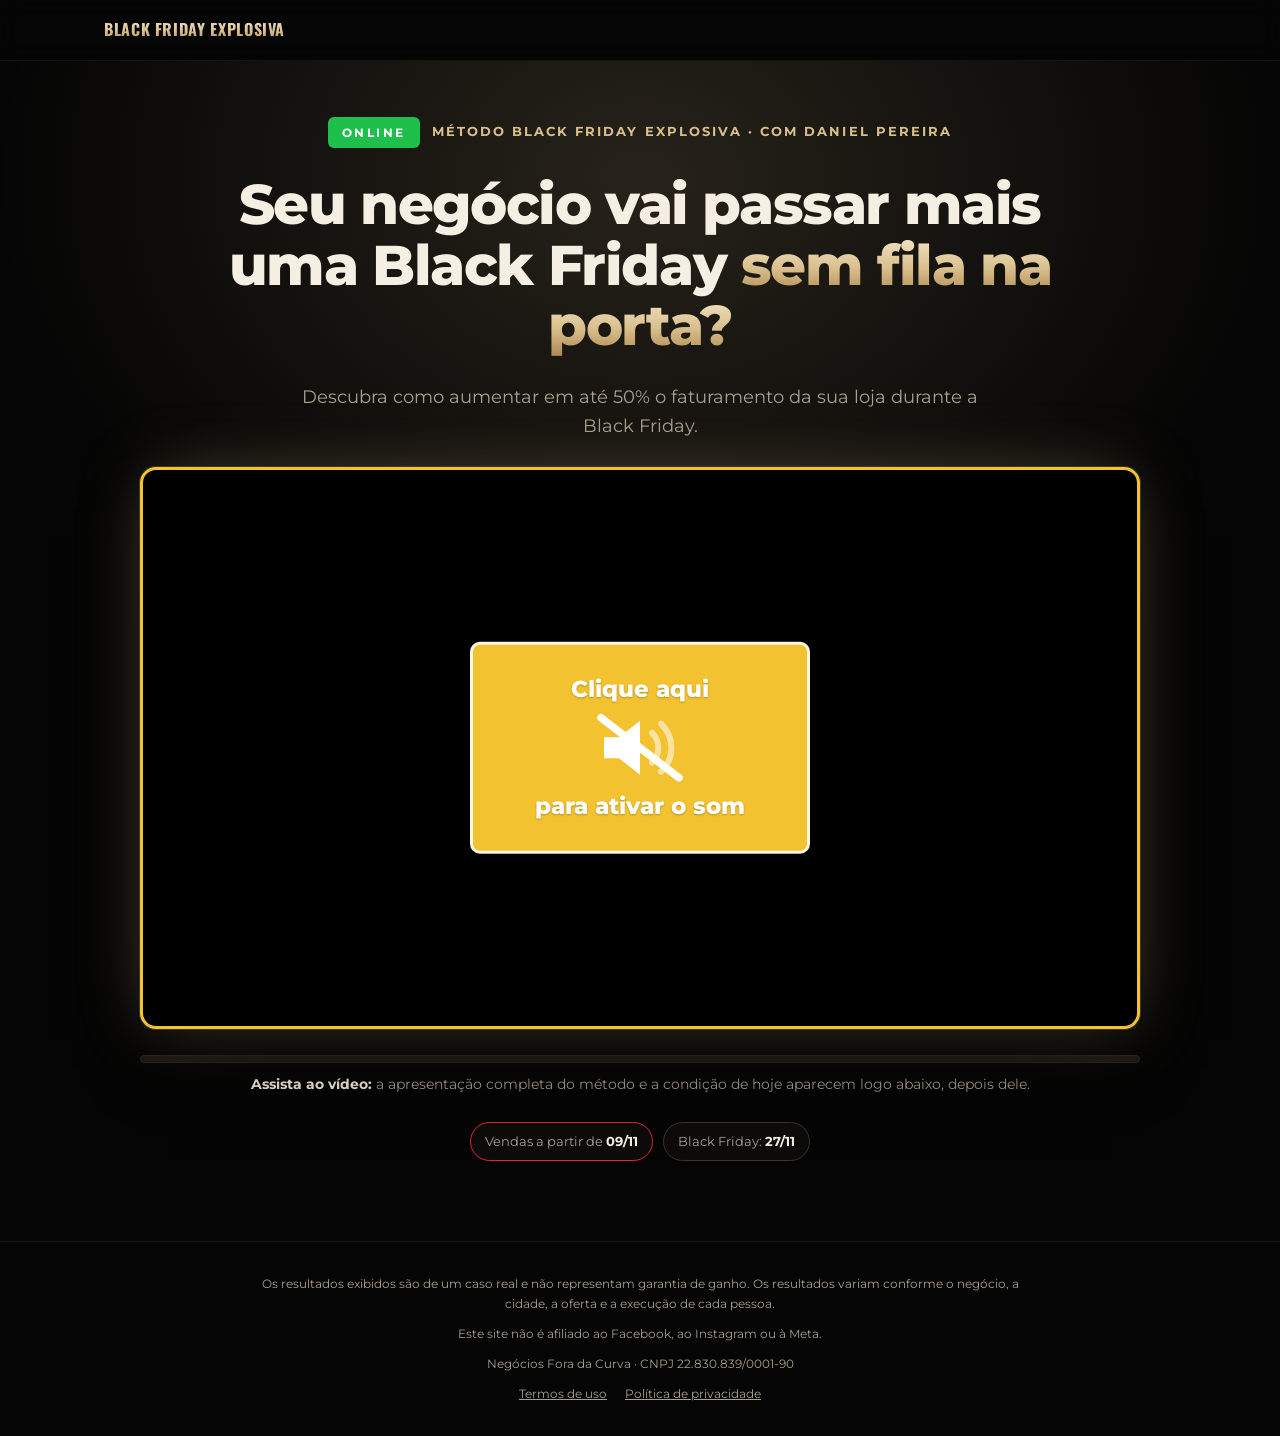
==== commit 366149c7: "Remove pagar e comunidade; vendas a partir de 09/11; aulas de 09/11 a 30/11; público de vários taman" ====
--- a/index.html
+++ b/index.html
@@ -253,7 +253,7 @@
 <header class="top">
   <div class="wrap">
     <a class="brand gold" href="#inicio">Black Friday Explosiva</a>
-    <div class="countdown" data-depois-video hidden><span>Vendas encerram em</span><b data-cd="d">--</b>d <b data-cd="h">--</b>h <b data-cd="m">--</b>min</div>
+    <div class="countdown" data-depois-video hidden><span>Vendas abrem em</span><b data-cd="d">--</b>d <b data-cd="h">--</b>h <b data-cd="m">--</b>min</div>
     <a class="btn js-cta" data-pos="topo" href="#oferta" data-depois-video hidden>Quero o método</a>
   </div>
 </header>
@@ -291,7 +291,7 @@
       </div>
 
       <div class="dates">
-        <span class="hot">Vendas até <b>05/11</b></span>
+        <span class="hot">Vendas a partir de <b>09/11</b></span>
         <span>Black Friday: <b>27/11</b></span>
       </div>
     </div>
@@ -328,8 +328,8 @@
     <!-- PARA QUEM É -->
     <section class="alt" aria-labelledby="h-quem">
       <div class="wrap">
-        <div class="head rv"><span class="eyebrow">Para quem é</span><h2 id="h-quem">Feito para o <em>empresário do varejo</em></h2></div>
-        <div style="max-width:720px;margin:0 auto"><article class="card route rv"><h3>Tenho um negócio local e quero faturar mais</h3><p>Para o empresário que tem uma loja ou um negócio de varejo local e quer aumentar o faturamento na Black Friday, com um método estruturado do preparo à venda.</p></article></div>
+        <div class="head rv"><span class="eyebrow">Para quem é</span><h2 id="h-quem">Feito para o <em>empresário de vários tamanhos</em></h2></div>
+        <div style="max-width:720px;margin:0 auto"><article class="card route rv"><h3>Tenho um negócio e quero vender mais</h3><p>Para o empresário que quer vender até 50% a mais na Black Friday, seja o negócio pequeno, médio ou grande, com um método estruturado do preparo à venda.</p></article></div>
       </div>
     </section>
 
@@ -338,10 +338,10 @@
       <div class="wrap">
         <div class="head rv"><span class="eyebrow">O método</span><h2 id="h-met">4 fases para <em>explodir a sua Black</em></h2></div>
         <div class="phases">
-          <div class="phase rv"><span class="d">Fase 01</span><span class="n gold">Preparando a Black</span></div>
-          <div class="phase rv"><span class="d">Fase 02</span><span class="n gold">Estruturando a Black</span></div>
-          <div class="phase rv"><span class="d">Fase 03</span><span class="n gold">Aquecendo a Black</span></div>
-          <div class="phase dday rv"><span class="d">Fase 04</span><span class="n gold">Explodindo a Black</span></div>
+          <div class="phase rv"><span class="d">Fase 01 · 09/11</span><span class="n gold">Preparando a Black</span></div>
+          <div class="phase rv"><span class="d">Fase 02 · 16/11</span><span class="n gold">Estruturando a Black</span></div>
+          <div class="phase rv"><span class="d">Fase 03 · 23/11</span><span class="n gold">Aquecendo a Black</span></div>
+          <div class="phase dday rv"><span class="d">Fase 04 · 30/11</span><span class="n gold">Explodindo a Black</span></div>
         </div>
         <div class="head mt rv" style="margin-bottom:24px"><h2 id="h-aulas" style="font-size:clamp(1.4rem,3vw,1.9rem)">Nas aulas</h2></div>
         <div class="lessons">
@@ -393,11 +393,11 @@
               <h3 id="h-of" class="gold">Método Black Friday Explosiva</h3>
               <div><div class="price gold">R$97</div><p class="pay">à vista no Pix ou parcelado no cartão <span data-f="parcelamento"></span></p></div>
               <ul class="check">
-                <li><svg viewBox="0 0 24 24" fill="none" stroke="currentColor" stroke-width="3" aria-hidden="true"><path d="M5 13l4 4L19 7"/></svg>11 aulas gravadas com Daniel Pereira, sendo 3 bônus, liberadas na hora</li>
+                <li><svg viewBox="0 0 24 24" fill="none" stroke="currentColor" stroke-width="3" aria-hidden="true"><path d="M5 13l4 4L19 7"/></svg>11 aulas com Daniel Pereira, sendo 3 bônus, liberadas de 09/11 a 30/11, uma fase por semana</li>
                 <li><svg viewBox="0 0 24 24" fill="none" stroke="currentColor" stroke-width="3" aria-hidden="true"><path d="M5 13l4 4L19 7"/></svg>Método completo em 4 fases, do preparo à Black que vende</li>
               </ul>
               <a class="btn btn-block js-cta js-buy" data-pos="oferta" href="#oferta">Quero entrar agora</a>
-              <p class="deadline" id="deadline">Vendas até <b>05/11, às 23h59</b>.</p>
+              <p class="deadline" id="deadline">Vendas a partir de <b>09/11</b>.</p>
               <div class="guar"><svg class="seal" viewBox="0 0 24 24" fill="none" stroke="currentColor" stroke-width="1.5" aria-hidden="true"><path d="M12 2l2.4 2.1 3.2-.3.9 3.1 2.8 1.6-1.2 3 1.2 3-2.8 1.6-.9 3.1-3.2-.3L12 22l-2.4-2.1-3.2.3-.9-3.1-2.8-1.6 1.2-3-1.2-3 2.8-1.6.9-3.1 3.2.3L12 2Z"/><path d="M8.5 12l2.5 2.5 4.5-5"/></svg><p><b>Garantia de 7 dias.</b> Se achar que o método não é para você, peça o reembolso em até 7 dias e devolvemos o valor. Sem perguntas.</p></div>
             </div>
           </div>
@@ -410,7 +410,7 @@
       <div class="wrap">
         <div class="head rv"><span class="eyebrow">Perguntas frequentes</span><h2 id="h-faq">Antes de <em>comprar</em></h2></div>
         <div class="faq-list rv">
-          <details><summary>Serve para o meu tipo de negócio?</summary><p>O método é voltado para quem tem uma loja ou um negócio de varejo local e quer aumentar o faturamento na Black Friday.</p></details>
+          <details><summary>Serve para o meu tipo de negócio?</summary><p>Sim. O método é para empresários de vários tamanhos que querem vender até 50% a mais na Black Friday.</p></details>
           <details><summary>Serve para outras datas além da Black Friday?</summary><p>Sim. Natal, Dia das Mães, Dia do Cliente e aniversário da empresa seguem a mesma lógica.</p></details>
           <details data-pendente="tempo de acesso às aulas"><summary>Por quanto tempo tenho acesso?</summary><p data-f="tempoAcesso"></p></details>
           <details><summary>O resultado é garantido?</summary><p>Não. Cada negócio é diferente e o resultado depende da oferta, da cidade e da execução.</p></details>
@@ -431,7 +431,7 @@
 </footer>
 
 <div class="mbar" id="mbar" aria-hidden="true">
-  <div class="t"><b>R$97</b>Vendas até 05/11</div>
+  <div class="t"><b>R$97</b>Vendas a partir de 09/11</div>
   <a class="btn js-cta js-buy" data-pos="barra-mobile" href="#oferta" tabindex="-1">Quero o método</a>
 </div>
 
@@ -473,8 +473,8 @@
   track('page_view');
 
   // ---------- prazo real de vendas
-  var fim = new Date(O.vendasAte).getTime();
-  var encerrado = Date.now() > fim;
+  var fim = new Date(O.vendasDe).getTime();
+  var encerrado = false; // sem data de fim: a Ticto controla a venda
 
   // Botões de compra levam ao checkout da Ticto (ticto.checkoutUrl).
   document.querySelectorAll('.js-cta').forEach(function (a) {
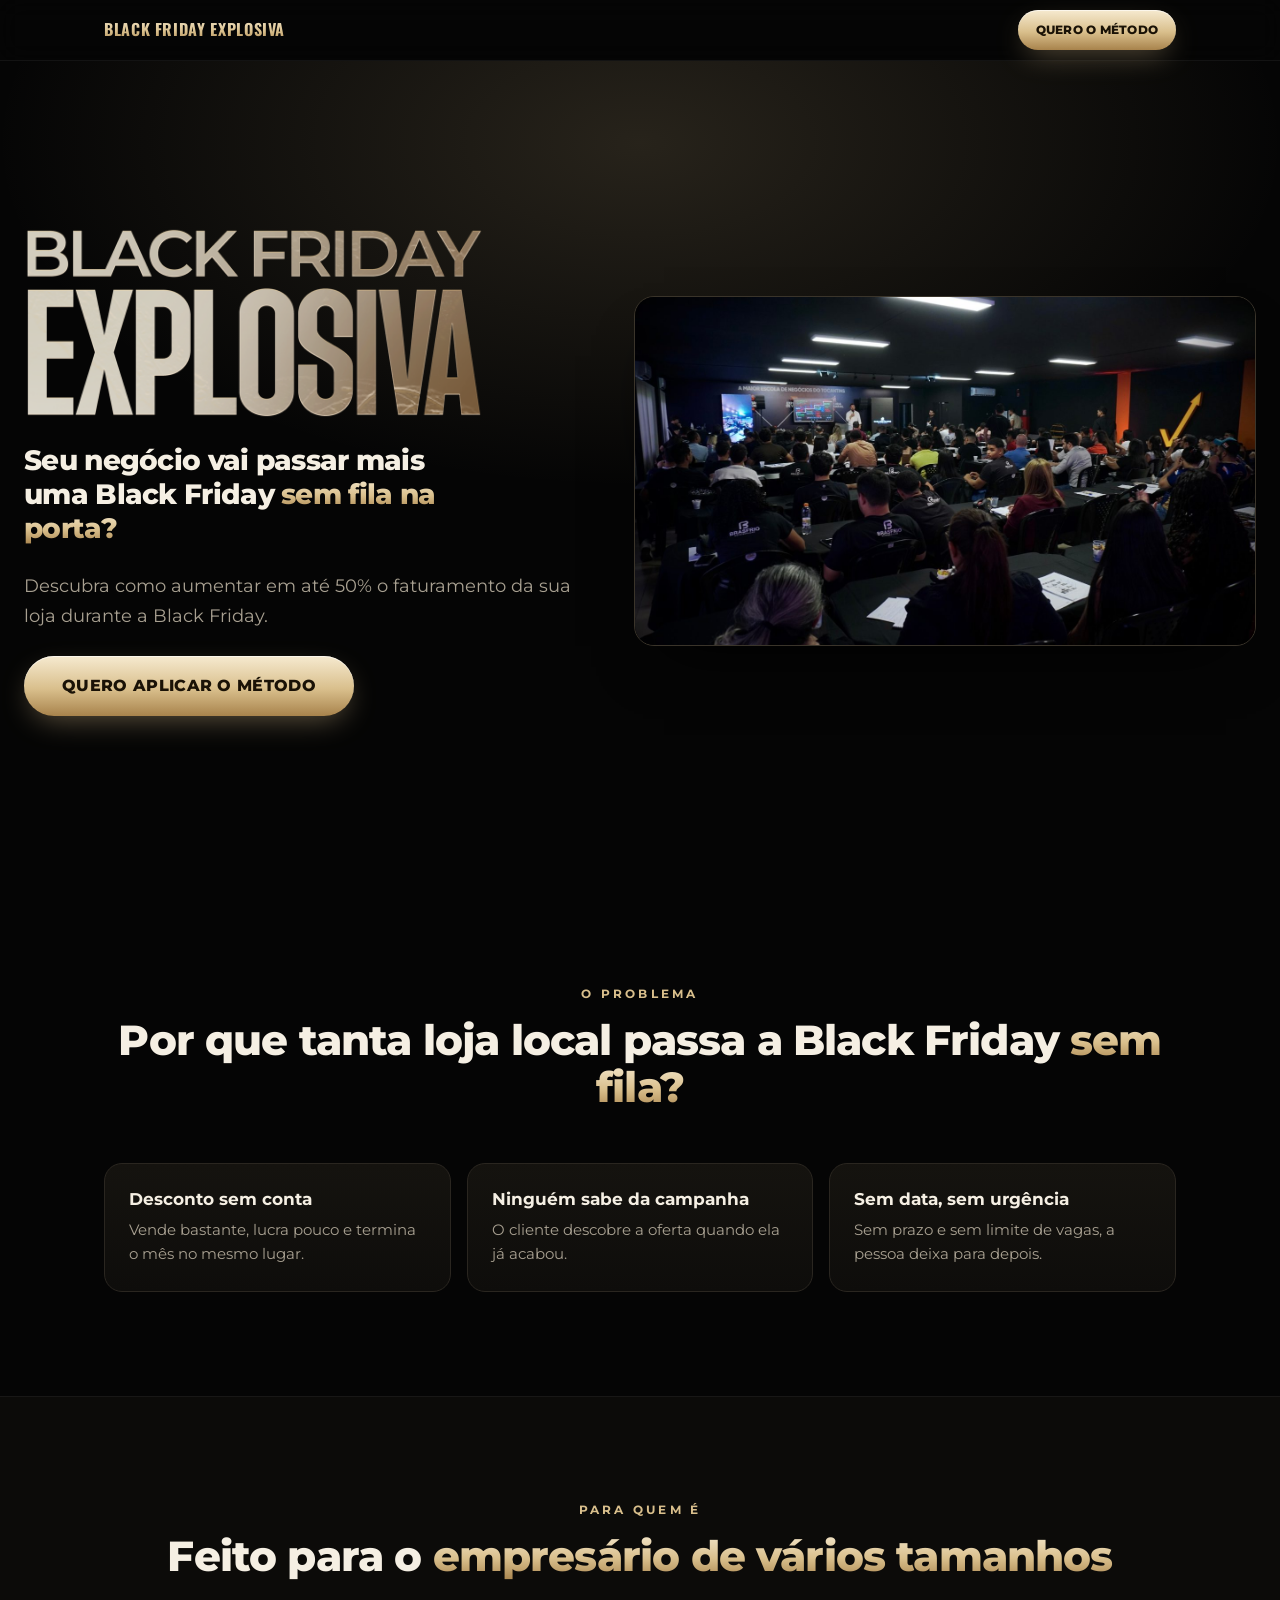
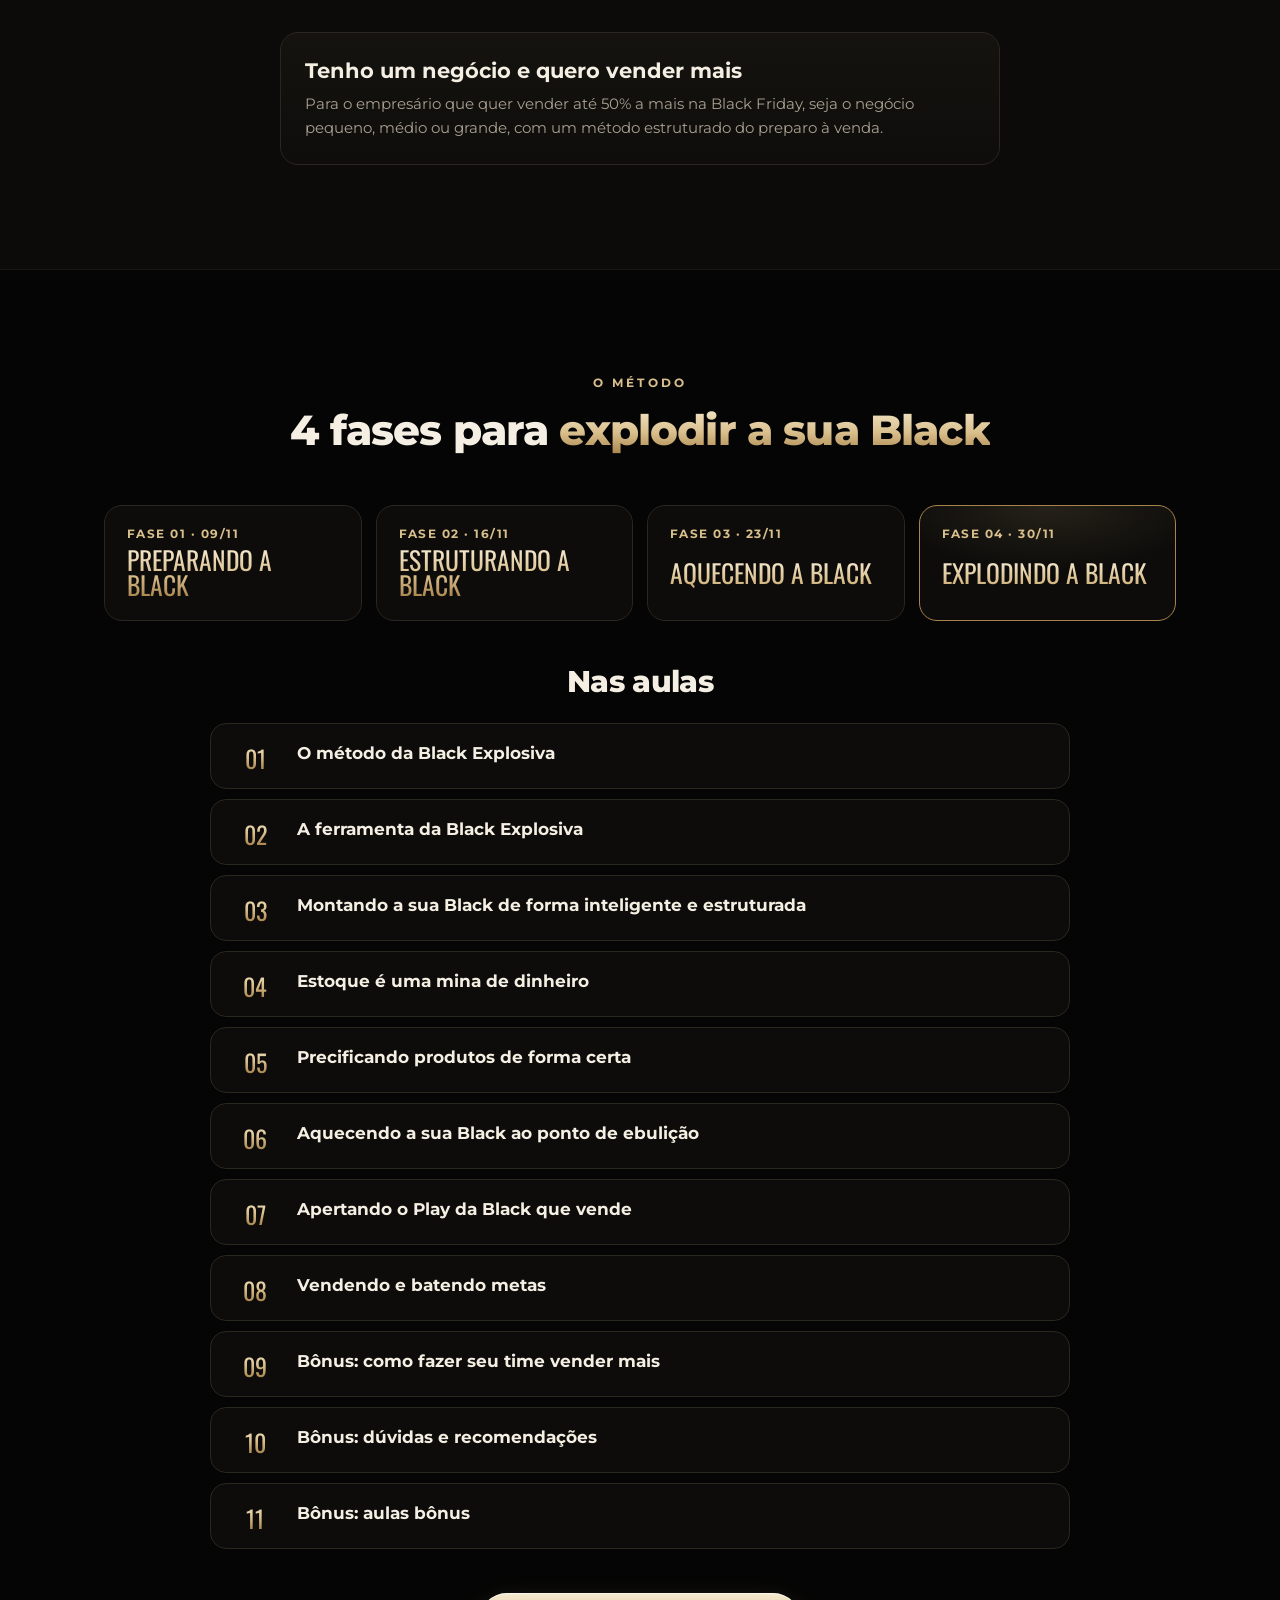
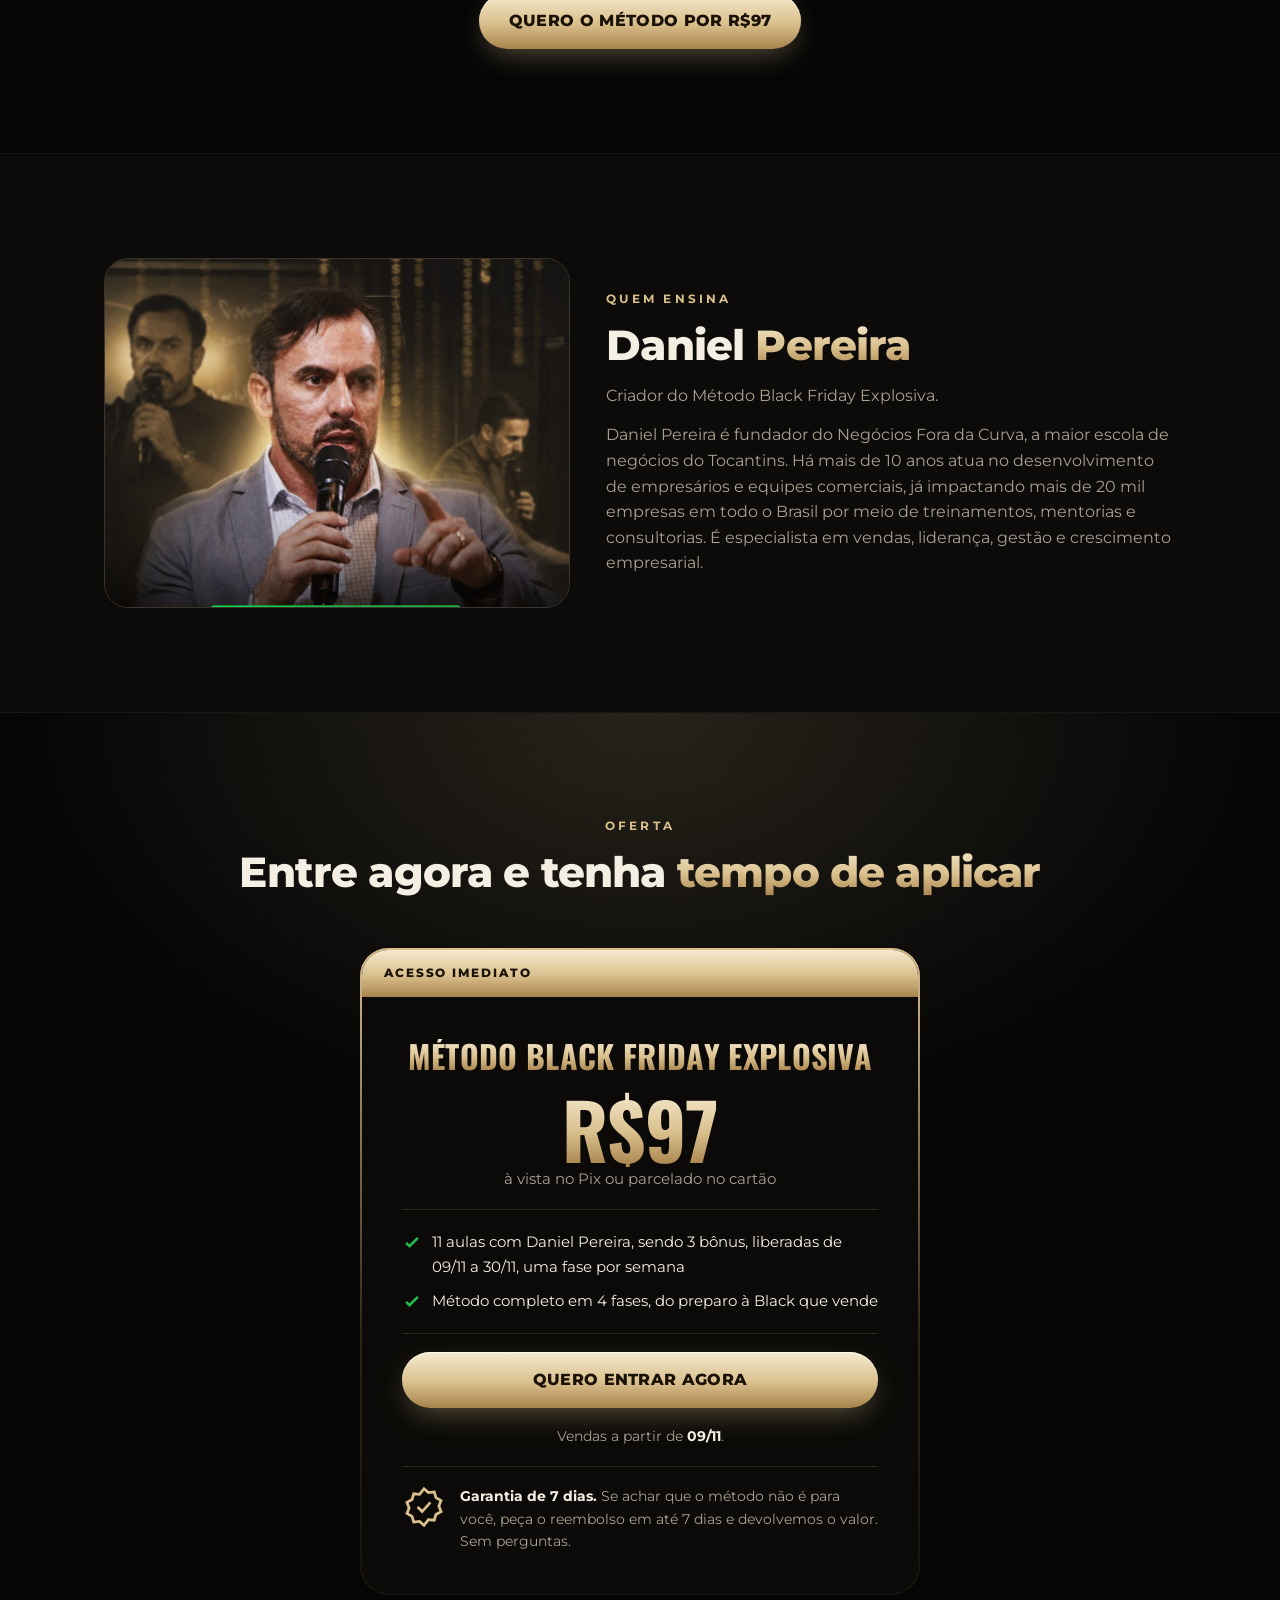
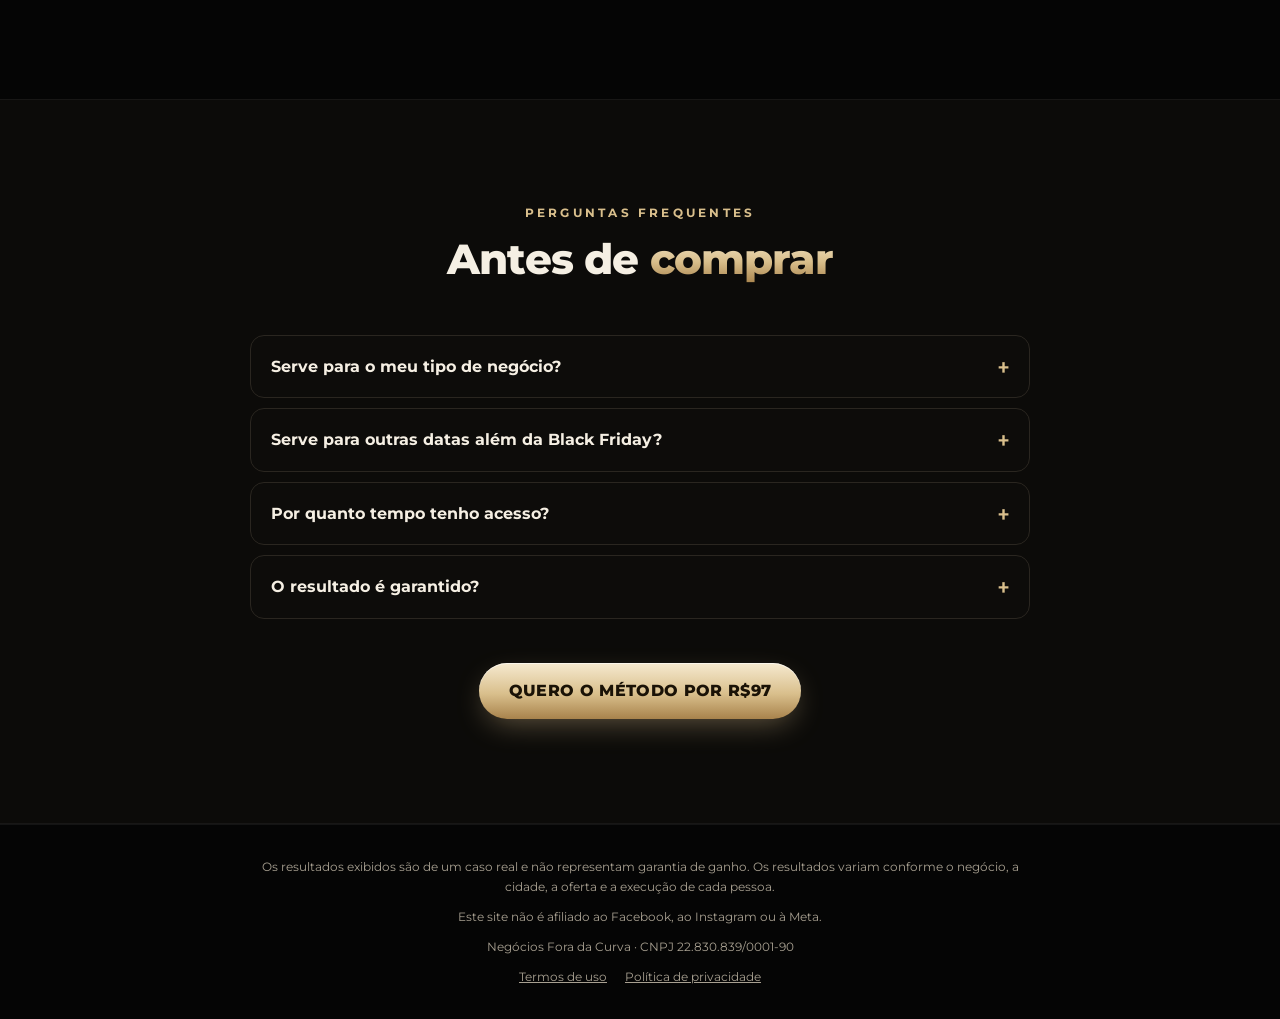
==== commit 5e2f5071: "Página principal vira a promessa (index); versão com vídeo em /video; /promessa redireciona para / C" ====
--- a/index.html
+++ b/index.html
@@ -118,6 +118,19 @@
 .dates b{color:var(--ink)}
 .dates .hot{border-color:var(--red)}
 
+/* primeira dobra só com a promessa */
+.hero-promessa{min-height:min(100svh - 60px,820px);display:grid;align-items:center;padding:clamp(40px,7vw,80px) 0}
+.hero-promessa .wrap{gap:clamp(28px,4vw,48px);max-width:1280px}
+@media (min-width:960px){.hero-promessa .wrap{grid-template-columns:.95fr 1.05fr;text-align:left;justify-items:stretch;align-items:center}.hero-promessa .promessa-txt{justify-items:start}}
+.promessa-txt{display:grid;gap:clamp(18px,2.6vw,26px);justify-items:center}
+.id-metodo{font-size:.74rem;font-weight:600;letter-spacing:.22em;text-transform:uppercase;color:var(--gold-2)}
+.logo-hero{width:min(460px,86vw);height:auto}
+.hero-promessa h1{max-width:24ch;font-size:clamp(1.25rem,2.4vw,1.75rem);line-height:1.2}
+.hero-promessa .sub{max-width:46ch}
+.hero-promessa .btn{padding:0 38px;min-height:60px}
+.promessa-foto{width:100%;max-width:720px;justify-self:center}
+.promessa-foto img{width:100%;height:auto;aspect-ratio:16/9;object-fit:cover;border-radius:20px;border:1px solid var(--line-2);box-shadow:0 30px 60px -30px #000}
+.hero-promessa :focus-visible{outline-color:var(--gold-2)}
 /* conteúdo travado até 80% do vídeo */
 html.js #resto.travado{display:none}
 .revisao #resto.travado{display:block}
@@ -253,52 +266,26 @@
 <header class="top">
   <div class="wrap">
     <a class="brand gold" href="#inicio">Black Friday Explosiva</a>
-    <div class="countdown" data-depois-video hidden><span>Vendas abrem em</span><b data-cd="d">--</b>d <b data-cd="h">--</b>h <b data-cd="m">--</b>min</div>
-    <a class="btn js-cta" data-pos="topo" href="#oferta" data-depois-video hidden>Quero o método</a>
+    <div class="countdown"><span>Vendas abrem em</span><b data-cd="d">--</b>d <b data-cd="h">--</b>h <b data-cd="m">--</b>min</div>
+    <a class="btn js-cta js-buy" data-pos="topo" href="#oferta">Quero o método</a>
   </div>
 </header>
 
 <main id="inicio">
-  <!-- 1. PRIMEIRA DOBRA + VSL -->
-  <section class="hero" aria-labelledby="h1">
+  <!-- 1. PRIMEIRA DOBRA: PROMESSA (versão sem vídeo) -->
+  <section class="hero hero-promessa" aria-labelledby="h1">
     <div class="wrap">
-      <div class="kicker"><span class="tag">Online</span><span>Método Black Friday Explosiva · com Daniel Pereira</span></div>
-      <h1 id="h1">Seu negócio vai passar mais uma Black Friday <em>sem fila na porta?</em></h1>
-      <p class="sub rascunho">Descubra como aumentar em até 50% o faturamento da sua loja durante a Black Friday.</p>
-
-      <div class="player mudo" id="player">
-        <div class="bgblur" aria-hidden="true"></div>
-        <div class="ytbox" id="ytbox" hidden></div>
-        <video id="vsl" playsinline muted autoplay preload="auto" hidden></video>
-        <div class="clique" id="clique" aria-hidden="true"></div>
-        <button class="som" id="som" type="button" aria-label="Clique aqui para ativar o som e assistir do início">
-          <span class="t1">Clique aqui</span>
-          <svg viewBox="0 0 64 48" fill="none" aria-hidden="true"><path d="M8 17h10l14-11v36L18 31H8z" fill="#fff"/><path d="M40 14a14 14 0 0 1 0 20M46 8a22 22 0 0 1 0 32" stroke="#fff" stroke-width="4" stroke-linecap="round" opacity=".55"/><path d="M6 4l52 40" stroke="#fff" stroke-width="5" stroke-linecap="round"/></svg>
-          <span class="t2">para ativar o som</span>
-        </button>
-        <div class="ctrl" id="ctrl" hidden>
-          <button type="button" id="bt-play" aria-label="Pausar"><svg viewBox="0 0 24 24" fill="currentColor" aria-hidden="true"><path id="ic-play" d="M6 5h4v14H6zM14 5h4v14h-4z"/></svg></button>
-          <div class="bar" aria-hidden="true"><i id="bar"></i></div>
-          <span class="time" id="time">0:00 / 0:00</span>
-          <button type="button" id="bt-som" aria-label="Desativar som"><svg viewBox="0 0 24 24" fill="none" stroke="currentColor" stroke-width="2" aria-hidden="true"><path d="M4 9v6h4l5 4V5L8 9H4Z" fill="currentColor"/><path id="ic-som" d="M16.5 8.5a5 5 0 0 1 0 7M19 6a8.5 8.5 0 0 1 0 12"/></svg></button>
-          <button type="button" id="bt-tela" aria-label="Tela cheia"><svg viewBox="0 0 24 24" fill="none" stroke="currentColor" stroke-width="2" aria-hidden="true"><path d="M4 9V4h5M20 9V4h-5M4 15v5h5M20 15v5h-5"/></svg></button>
-        </div>
-      </div>
-
-      <div class="gate" id="gate" aria-live="polite">
-        <div class="gbar" aria-hidden="true"><i id="gbar"></i></div>
-        <p id="gate-txt"><b>Assista ao vídeo:</b> a apresentação completa do método e a condição de hoje aparecem logo abaixo, depois dele.</p>
-      </div>
-
-      <div class="dates">
-        <span class="hot">Vendas a partir de <b>09/11</b></span>
-        <span>Black Friday: <b>27/11</b></span>
-      </div>
+      <div class="promessa-txt">
+        <img class="logo-hero" src="assets/img/logo-black-friday-explosiva.png" alt="Black Friday Explosiva" width="960" height="402" fetchpriority="high">
+        <h1 id="h1">Seu negócio vai passar mais uma Black Friday <em>sem fila na porta?</em></h1>
+        <p class="sub rascunho">Descubra como aumentar em até 50% o faturamento da sua loja durante a Black Friday.</p>
+        <a class="btn js-cta js-buy" data-pos="hero" href="#oferta">Quero aplicar o método</a>
+      </div>
+      <div class="promessa-foto"><img src="assets/img/plateia.jpg" alt="Daniel Pereira ensinando para uma sala cheia de empresários" width="1400" height="788"></div>
     </div>
   </section>
 
-  <!-- TUDO ABAIXO SÓ ABRE DEPOIS DE 80% DO VÍDEO -->
-  <div id="resto" class="travado">
+  <div id="resto">
 
     <!-- 3. PROVA (só com material real) -->
     <section class="alt" aria-labelledby="h-prova" data-pendente="foto/vídeo real da fila + números do Dia D">
@@ -508,153 +495,7 @@
   }
   tick(); setInterval(tick, 30000);
 
-  // ---------- trava: o resto da página abre com X% do vídeo assistido
-  var LIMITE = O.liberarEm || 0.8;
-  var resto = document.getElementById('resto');
-  var gate = document.getElementById('gate'), gbar = document.getElementById('gbar'), gtxt = document.getElementById('gate-txt');
-  var liberado = false;
-
-  function abrir(origemDoDesbloqueio) {
-    if (liberado) return; liberado = true;
-    resto.classList.remove('travado'); resto.classList.add('abrindo');
-    document.querySelectorAll('[data-depois-video]').forEach(function (el) { el.hidden = false; });
-    gate.classList.add('ok'); gbar.style.width = '100%';
-    gtxt.innerHTML = '<b>Pronto!</b> A condição de hoje está liberada logo abaixo. <a href="#oferta" style="color:var(--gold-2);font-weight:700">Ver a oferta ↓</a>';
-    try { localStorage.setItem('bfx_liberado', '1'); } catch (e) {}
-    observarRevelacao();
-    if (origemDoDesbloqueio === 'video') track('video_unlock', { percentual: Math.round(LIMITE * 100) });
-  }
-
-  // Conta segundos realmente assistidos (pular para frente não conta).
-  var vistos = {}, nVistos = 0, marcos = {};
-  function registrar(t, dur) {
-    if (!dur || !isFinite(dur)) return;
-    var k = Math.floor(t * 2);
-    if (!vistos[k]) { vistos[k] = 1; nVistos++; }
-    var p = Math.min(1, nVistos / Math.ceil(dur * 2));
-    [0.25, 0.5, 0.75].forEach(function (m) { if (p >= m && !marcos[m]) { marcos[m] = 1; track('video_progress', { percentual: m * 100 }); } });
-    if (!liberado) {
-      gbar.style.width = Math.round(Math.min(1, p / LIMITE) * 100) + '%';
-      if (p >= LIMITE) abrir('video');
-    }
-  }
-
-  var jaLiberado = false;
-  try { jaLiberado = localStorage.getItem('bfx_liberado') === '1'; } catch (e) {}
-  if (revisao || jaLiberado) abrir('memoria');
-
-  // ---------- player estilo VSL
-  // Começa sozinho e mudo. "Clique aqui para ativar o som" recomeça do início com som.
-  // Só conta tempo assistido COM som; tentativa de adiantar volta ao ponto já assistido.
-  var player = document.getElementById('player'), som = document.getElementById('som'), clique = document.getElementById('clique');
-  var ctrl = document.getElementById('ctrl'), bar = document.getElementById('bar'), time = document.getElementById('time');
-  var btPlay = document.getElementById('bt-play'), btSom = document.getElementById('bt-som'), btTela = document.getElementById('bt-tela');
-  var icPlay = document.getElementById('ic-play'), icSom = document.getElementById('ic-som');
-  var ytId = O.video && O.video.youtubeId;
-  var capa = ytId ? 'https://i.ytimg.com/vi/' + encodeURIComponent(ytId) + '/hqdefault.jpg' : (O.video && O.video.poster || '');
-  player.querySelector('.bgblur').style.backgroundImage = 'url(' + capa + ')';
-  var fmt = function (s) { s = Math.max(0, Math.floor(s || 0)); return Math.floor(s / 60) + ':' + String(s % 60).padStart(2, '0'); };
-  var api = null;            // { play, pause, paused, cur, dur, muted, mute, unmute, seek }
-  var comSom = false;        // a pessoa já ativou o som (a contagem começa aqui)
-  var maxVisto = 0, ultimo = 0;
-
-  function pintar() {
-    if (!api) return;
-    var c = api.cur(), d = api.dur();
-    bar.style.width = d ? (Math.min(c, d) / d * 100) + '%' : '0';
-    time.textContent = fmt(c) + ' / ' + fmt(d);
-    var pausado = api.paused();
-    player.classList.toggle('paused', pausado);
-    icPlay.setAttribute('d', pausado ? 'M8 5v14l11-7z' : 'M6 5h4v14H6zM14 5h4v14h-4z');
-    btPlay.setAttribute('aria-label', pausado ? 'Reproduzir' : 'Pausar');
-    icSom.style.display = api.muted() ? 'none' : '';
-    btSom.setAttribute('aria-label', api.muted() ? 'Ativar som' : 'Desativar som');
-  }
-
-  // chamado a cada atualização de tempo
-  function vigiar() {
-    if (!api) return;
-    var c = api.cur(), d = api.dur();
-    if (comSom && !api.paused()) {
-      if (c > maxVisto + 1.5) { api.seek(maxVisto); return; }      // tentou adiantar: volta
-      if (c - ultimo >= 0 && c - ultimo < 1.5) maxVisto = Math.max(maxVisto, c);
-      registrar(c, d);
-    }
-    ultimo = c;
-    pintar();
-  }
-
-  function ativarSom() {
-    if (!api) return;
-    comSom = true; maxVisto = 0; ultimo = 0;
-    som.hidden = true; ctrl.hidden = false; player.classList.remove('mudo');
-    api.unmute(); api.seek(0); api.play();
-    track('video_start');
-    setTimeout(pintar, 120);
-  }
-
-  function usarMP4() {
-    var v = document.getElementById('vsl');
-    v.src = O.video.mp4; v.hidden = false; v.muted = true;
-    api = {
-      play: function () { var p = v.play(); if (p && p.catch) p.catch(function () {}); }, pause: function () { v.pause(); }, paused: function () { return v.paused; },
-      cur: function () { return v.currentTime; }, dur: function () { return v.duration || 0; },
-      muted: function () { return v.muted; }, mute: function () { v.muted = !v.muted; }, unmute: function () { v.muted = false; },
-      seek: function (t) { v.currentTime = t; }
-    };
-    v.addEventListener('timeupdate', vigiar);
-    v.addEventListener('seeking', function () { if (comSom && v.currentTime > maxVisto + 1.5) v.currentTime = maxVisto; });
-    ['play', 'pause', 'loadedmetadata', 'volumechange'].forEach(function (e) { v.addEventListener(e, pintar); });
-    v.addEventListener('ended', function () { if (comSom) { registrar(v.duration - 0.1, v.duration); track('video_complete'); } pintar(); });
-    api.play();
-  }
-
-  function usarYouTube() {
-    var box = document.getElementById('ytbox'); box.hidden = false;
-    function criar() {
-      var yt = new YT.Player(box, {
-        videoId: ytId,
-        playerVars: { autoplay: 1, mute: 1, controls: 0, disablekb: 1, modestbranding: 1, rel: 0, playsinline: 1, iv_load_policy: 3, fs: 0 },
-        events: {
-          onReady: function () {
-            api = {
-              play: function () { yt.playVideo(); }, pause: function () { yt.pauseVideo(); },
-              paused: function () { return yt.getPlayerState() !== 1; },
-              cur: function () { return yt.getCurrentTime() || 0; }, dur: function () { return yt.getDuration() || 0; },
-              muted: function () { return yt.isMuted(); }, mute: function () { yt.isMuted() ? yt.unMute() : yt.mute(); setTimeout(pintar, 60); },
-              unmute: function () { yt.unMute(); yt.setVolume(100); }, seek: function (t) { yt.seekTo(t, true); }
-            };
-            yt.mute(); yt.playVideo();
-            setInterval(vigiar, 400);
-          },
-          onStateChange: function (e) {
-            if (e.data === 0 && comSom) { registrar(yt.getDuration() - 0.1, yt.getDuration()); track('video_complete'); }
-            pintar();
-          }
-        }
-      });
-    }
-    if (window.YT && YT.Player) criar();
-    else {
-      window.onYouTubeIframeAPIReady = criar;
-      var s = document.createElement('script'); s.src = 'https://www.youtube.com/iframe_api'; document.head.appendChild(s);
-    }
-  }
-
-  if (ytId) usarYouTube(); else usarMP4();
-  som.addEventListener('click', ativarSom);
-  clique.addEventListener('click', function () {
-    if (!api) return;
-    if (!comSom) return ativarSom();
-    api.paused() ? api.play() : api.pause(); setTimeout(pintar, 60);
-  });
-  btPlay.addEventListener('click', function () { if (!api) return; api.paused() ? api.play() : api.pause(); setTimeout(pintar, 60); });
-  btSom.addEventListener('click', function () { if (api) { api.mute(); pintar(); } });
-  btTela.addEventListener('click', function () {
-    if (document.fullscreenElement) document.exitFullscreen();
-    else if (player.requestFullscreen) player.requestFullscreen();
-    else { var v = document.getElementById('vsl'); if (v.webkitEnterFullscreen) v.webkitEnterFullscreen(); }
-  });
+  // Versão sem vídeo: a página já abre completa.
 
   // ---------- revelação e barra móvel (só depois de liberado)
   var io;
@@ -670,6 +511,8 @@
     new IntersectionObserver(function (e) { heroFora = !e[0].isIntersecting; sync(); }).observe(hero);
     new IntersectionObserver(function (e) { ofertaVis = e[0].isIntersecting; sync(); }).observe(oferta);
   }
+
+  observarRevelacao();
 
   // ---------- GTM só depois do consentimento (LGPD)
   if (has('gtmId')) {
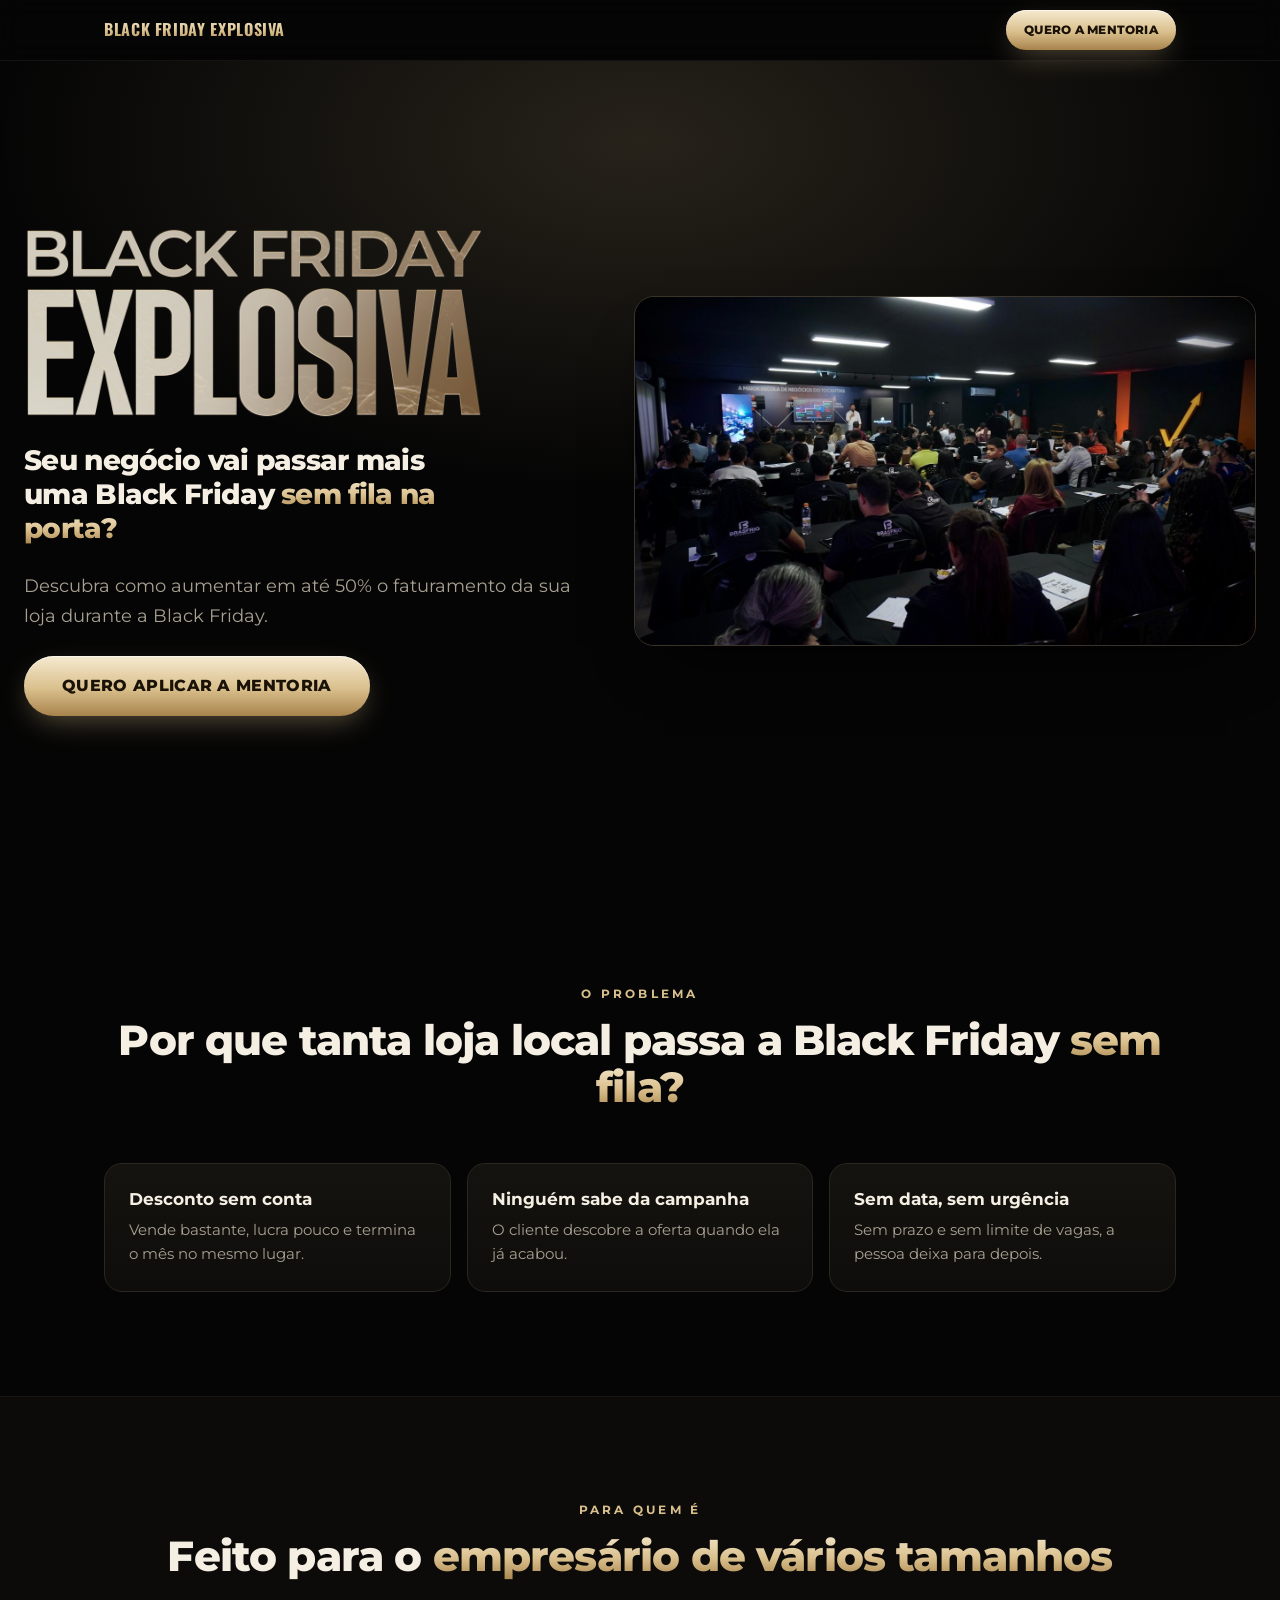
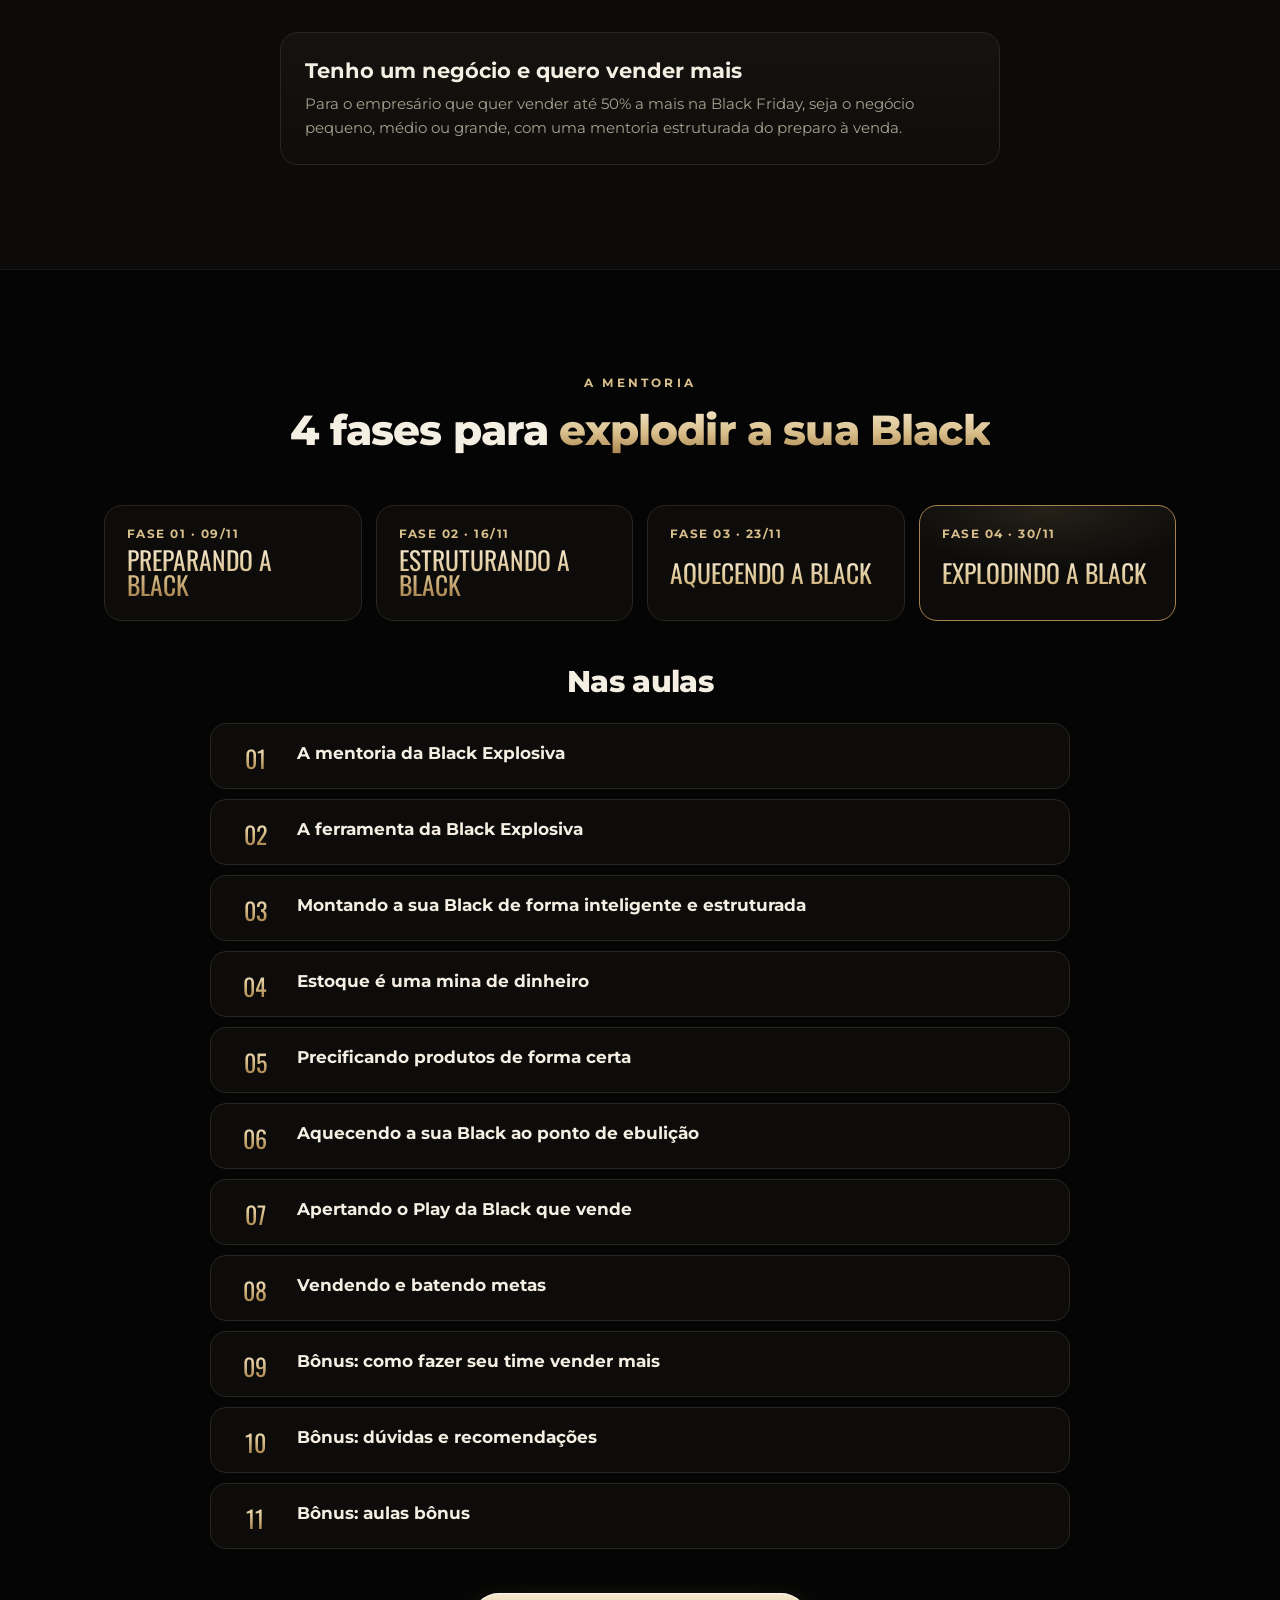
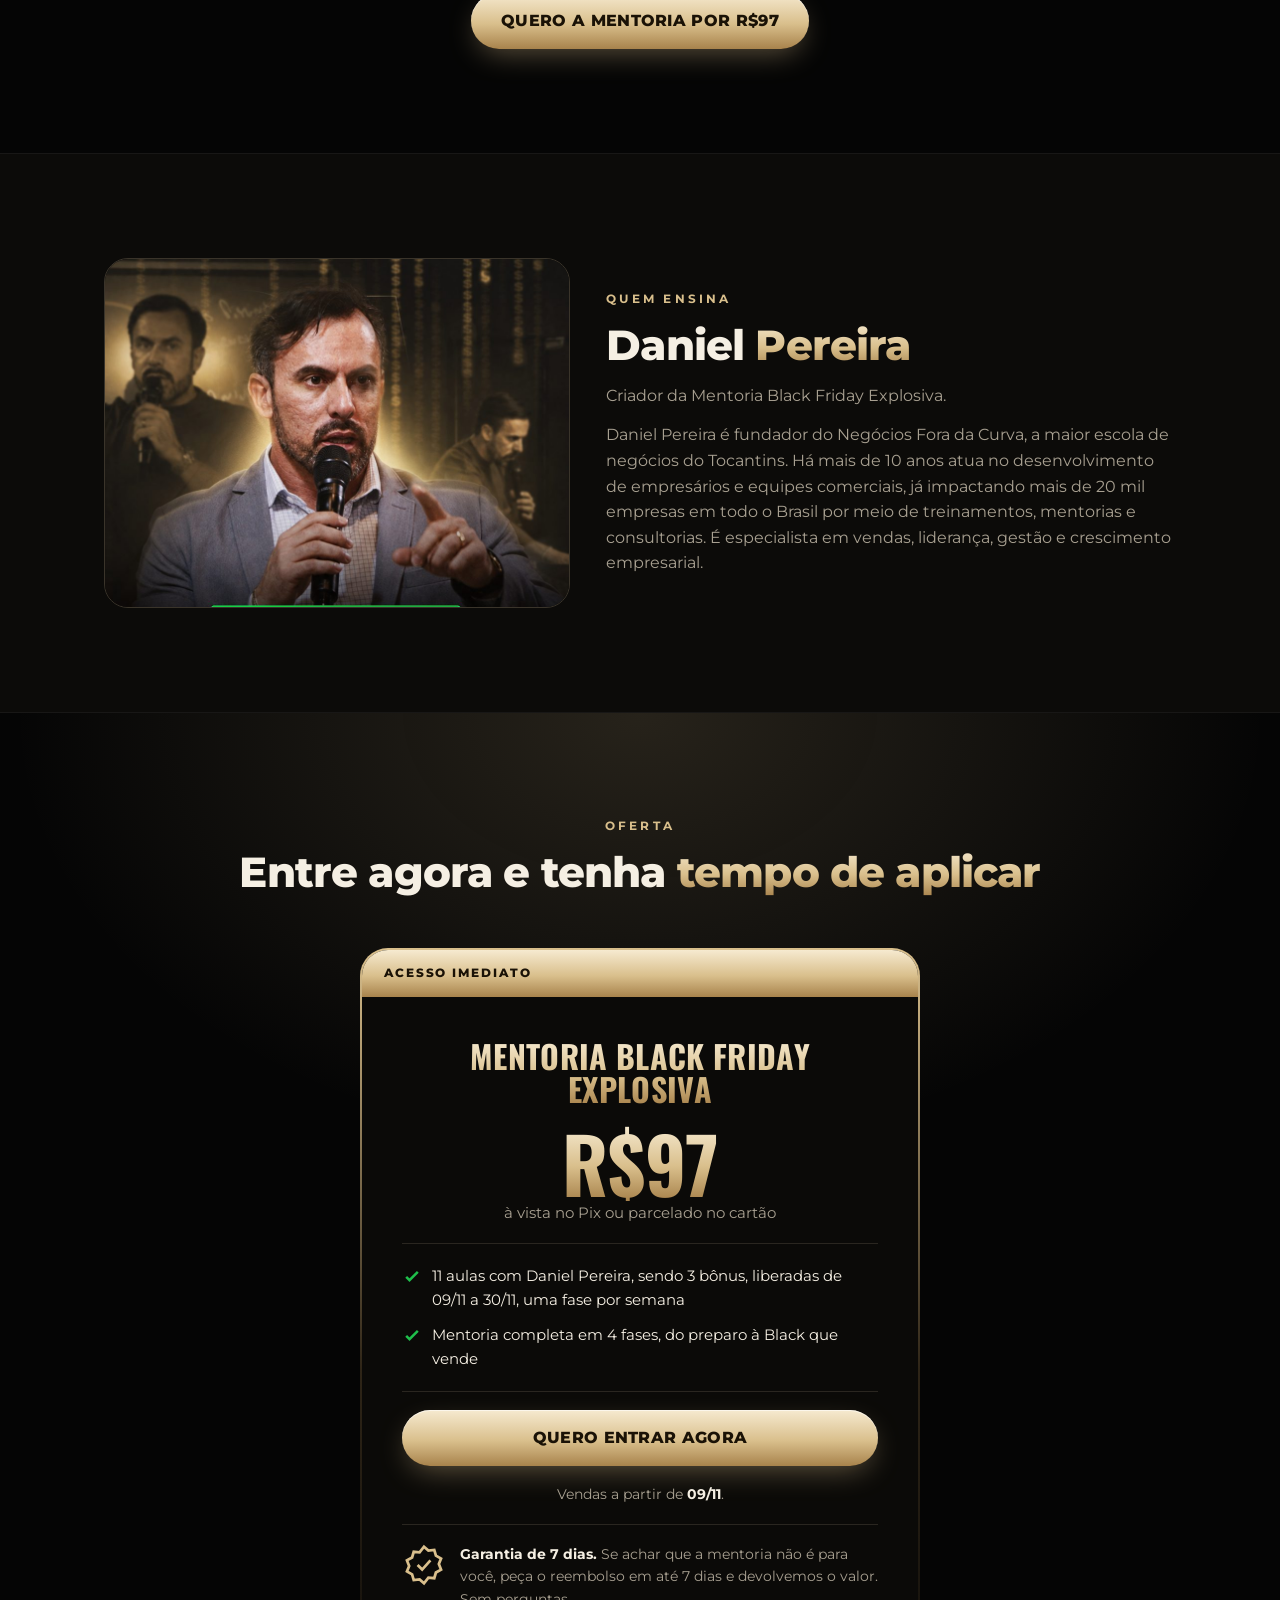
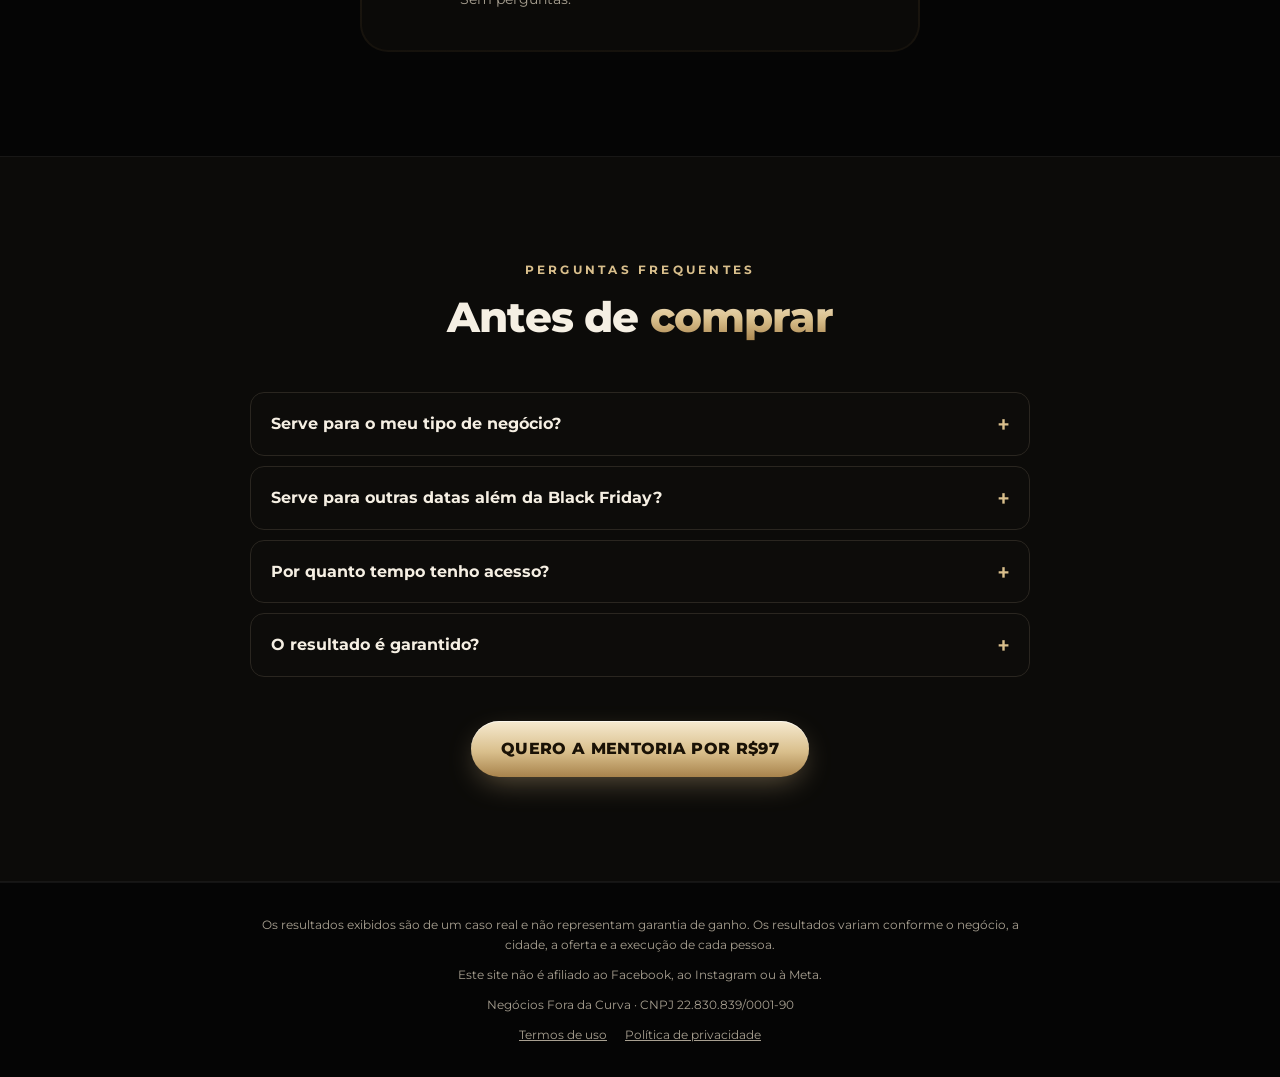
==== commit 7780c564: "Troca 'método' por 'mentoria' em todas as páginas e textos Co-Authored-By: Claude Sonnet 5.5 <norepl" ====
--- a/index.html
+++ b/index.html
@@ -2,12 +2,13 @@
 <html lang="pt-BR">
 <head>
 <meta charset="utf-8">
+<meta name="facebook-domain-verification" content="h6qf3dkcnpuyxg42cxsg0ewje5gnwz" />
 <meta name="viewport" content="width=device-width, initial-scale=1">
-<title>Método Black Friday Explosiva · com Daniel Pereira</title>
-<meta name="description" content="Método online para aumentar em até 50% o faturamento da sua loja na Black Friday. Aulas gravadas com Daniel Pereira.">
+<title>Mentoria Black Friday Explosiva · com Daniel Pereira</title>
+<meta name="description" content="Mentoria online para aumentar em até 50% o faturamento da sua loja na Black Friday. Aulas gravadas com Daniel Pereira.">
 <meta name="theme-color" content="#050505">
 <meta property="og:type" content="website">
-<meta property="og:title" content="Método Black Friday Explosiva · com Daniel Pereira">
+<meta property="og:title" content="Mentoria Black Friday Explosiva · com Daniel Pereira">
 <meta property="og:description" content="Seu negócio vai passar mais uma Black Friday sem fila na porta?">
 <meta property="og:image" content="assets/img/og.jpg">
 <link rel="preconnect" href="https://fonts.googleapis.com">
@@ -123,7 +124,7 @@
 .hero-promessa .wrap{gap:clamp(28px,4vw,48px);max-width:1280px}
 @media (min-width:960px){.hero-promessa .wrap{grid-template-columns:.95fr 1.05fr;text-align:left;justify-items:stretch;align-items:center}.hero-promessa .promessa-txt{justify-items:start}}
 .promessa-txt{display:grid;gap:clamp(18px,2.6vw,26px);justify-items:center}
-.id-metodo{font-size:.74rem;font-weight:600;letter-spacing:.22em;text-transform:uppercase;color:var(--gold-2)}
+.id-mentoria{font-size:.74rem;font-weight:600;letter-spacing:.22em;text-transform:uppercase;color:var(--gold-2)}
 .logo-hero{width:min(460px,86vw);height:auto}
 .hero-promessa h1{max-width:24ch;font-size:clamp(1.25rem,2.4vw,1.75rem);line-height:1.2}
 .hero-promessa .sub{max-width:46ch}
@@ -267,7 +268,7 @@
   <div class="wrap">
     <a class="brand gold" href="#inicio">Black Friday Explosiva</a>
     <div class="countdown"><span>Vendas abrem em</span><b data-cd="d">--</b>d <b data-cd="h">--</b>h <b data-cd="m">--</b>min</div>
-    <a class="btn js-cta js-buy" data-pos="topo" href="#oferta">Quero o método</a>
+    <a class="btn js-cta js-buy" data-pos="topo" href="#oferta">Quero a mentoria</a>
   </div>
 </header>
 
@@ -279,7 +280,7 @@
         <img class="logo-hero" src="assets/img/logo-black-friday-explosiva.png" alt="Black Friday Explosiva" width="960" height="402" fetchpriority="high">
         <h1 id="h1">Seu negócio vai passar mais uma Black Friday <em>sem fila na porta?</em></h1>
         <p class="sub rascunho">Descubra como aumentar em até 50% o faturamento da sua loja durante a Black Friday.</p>
-        <a class="btn js-cta js-buy" data-pos="hero" href="#oferta">Quero aplicar o método</a>
+        <a class="btn js-cta js-buy" data-pos="hero" href="#oferta">Quero aplicar a mentoria</a>
       </div>
       <div class="promessa-foto"><img src="assets/img/plateia.jpg" alt="Daniel Pereira ensinando para uma sala cheia de empresários" width="1400" height="788"></div>
     </div>
@@ -291,7 +292,7 @@
     <section class="alt" aria-labelledby="h-prova" data-pendente="foto/vídeo real da fila + números do Dia D">
       <div class="wrap">
         <div class="head"><span class="eyebrow">Prova</span><h2 id="h-prova">Essa fila aconteceu <em>de verdade</em>, na porta de um negócio local.</h2>
-          <p class="lead">Não foi sorte e não foi desconto no escuro. Foi um método com data, oferta e roteiro. O Daniel ensina cada passo nas aulas.</p></div>
+          <p class="lead">Não foi sorte e não foi desconto no escuro. Foi uma mentoria com data, oferta e roteiro. O Daniel ensina cada passo nas aulas.</p></div>
         <div class="grid c3">
           <div class="card center"><div class="price gold" style="font-size:2.4rem">[R$]</div><p>faturamento no Dia D</p></div>
           <div class="card center"><div class="price gold" style="font-size:2.4rem">[R$]</div><p>faturamento médio de um mês da mesma loja</p></div>
@@ -316,14 +317,14 @@
     <section class="alt" aria-labelledby="h-quem">
       <div class="wrap">
         <div class="head rv"><span class="eyebrow">Para quem é</span><h2 id="h-quem">Feito para o <em>empresário de vários tamanhos</em></h2></div>
-        <div style="max-width:720px;margin:0 auto"><article class="card route rv"><h3>Tenho um negócio e quero vender mais</h3><p>Para o empresário que quer vender até 50% a mais na Black Friday, seja o negócio pequeno, médio ou grande, com um método estruturado do preparo à venda.</p></article></div>
-      </div>
-    </section>
-
-    <!-- MÉTODO + AULAS -->
+        <div style="max-width:720px;margin:0 auto"><article class="card route rv"><h3>Tenho um negócio e quero vender mais</h3><p>Para o empresário que quer vender até 50% a mais na Black Friday, seja o negócio pequeno, médio ou grande, com uma mentoria estruturada do preparo à venda.</p></article></div>
+      </div>
+    </section>
+
+    <!-- MENTORIA + AULAS -->
     <section aria-labelledby="h-met">
       <div class="wrap">
-        <div class="head rv"><span class="eyebrow">O método</span><h2 id="h-met">4 fases para <em>explodir a sua Black</em></h2></div>
+        <div class="head rv"><span class="eyebrow">A mentoria</span><h2 id="h-met">4 fases para <em>explodir a sua Black</em></h2></div>
         <div class="phases">
           <div class="phase rv"><span class="d">Fase 01 · 09/11</span><span class="n gold">Preparando a Black</span></div>
           <div class="phase rv"><span class="d">Fase 02 · 16/11</span><span class="n gold">Estruturando a Black</span></div>
@@ -332,7 +333,7 @@
         </div>
         <div class="head mt rv" style="margin-bottom:24px"><h2 id="h-aulas" style="font-size:clamp(1.4rem,3vw,1.9rem)">Nas aulas</h2></div>
         <div class="lessons">
-          <div class="lesson rv"><span class="k gold">01</span><div><h3>O método da Black Explosiva</h3></div></div>
+          <div class="lesson rv"><span class="k gold">01</span><div><h3>A mentoria da Black Explosiva</h3></div></div>
           <div class="lesson rv"><span class="k gold">02</span><div><h3>A ferramenta da Black Explosiva</h3></div></div>
           <div class="lesson rv"><span class="k gold">03</span><div><h3>Montando a sua Black de forma inteligente e estruturada</h3></div></div>
           <div class="lesson rv"><span class="k gold">04</span><div><h3>Estoque é uma mina de dinheiro</h3></div></div>
@@ -344,7 +345,7 @@
           <div class="lesson rv"><span class="k gold">10</span><div><h3>Bônus: dúvidas e recomendações</h3></div></div>
           <div class="lesson rv"><span class="k gold">11</span><div><h3>Bônus: aulas bônus</h3></div></div>
         </div>
-        <div class="center mt rv"><a class="btn js-cta js-buy" data-pos="aulas" href="#oferta">Quero o método por R$97</a></div>
+        <div class="center mt rv"><a class="btn js-cta js-buy" data-pos="aulas" href="#oferta">Quero a mentoria por R$97</a></div>
       </div>
     </section>
 
@@ -355,7 +356,7 @@
         <div class="txt rv">
           <span class="eyebrow">Quem ensina</span>
           <h2 id="h-sobre">Daniel <em>Pereira</em></h2>
-          <p>Criador do Método Black Friday Explosiva.</p>
+          <p>Criador da Mentoria Black Friday Explosiva.</p>
           <p data-pendente="bio do Daniel" data-f="bio" style="white-space:pre-line">[Bio: quem é, há quanto tempo atua, com que tipo de negócio trabalha, credenciais verificáveis e a história do caso da fila.]</p>
         </div>
       </div>
@@ -364,7 +365,7 @@
     <!-- DEPOIMENTOS (só reais e autorizados) -->
     <section aria-labelledby="h-dep" data-pendente="3 depoimentos reais (vídeo/print + nome, negócio, cidade)">
       <div class="wrap">
-        <div class="head"><span class="eyebrow">Depoimentos</span><h2 id="h-dep">Quem já viu <em>o método funcionar</em></h2></div>
+        <div class="head"><span class="eyebrow">Depoimentos</span><h2 id="h-dep">Quem já viu <em>a mentoria funcionar</em></h2></div>
         <div class="grid c3"><div class="card">[Depoimento 1]</div><div class="card">[Depoimento 2]</div><div class="card">[Depoimento 3]</div></div>
       </div>
     </section>
@@ -377,15 +378,15 @@
           <div class="ticket-in">
             <div class="ticket-top"><span>Acesso imediato</span></div>
             <div class="ticket-body">
-              <h3 id="h-of" class="gold">Método Black Friday Explosiva</h3>
+              <h3 id="h-of" class="gold">Mentoria Black Friday Explosiva</h3>
               <div><div class="price gold">R$97</div><p class="pay">à vista no Pix ou parcelado no cartão <span data-f="parcelamento"></span></p></div>
               <ul class="check">
                 <li><svg viewBox="0 0 24 24" fill="none" stroke="currentColor" stroke-width="3" aria-hidden="true"><path d="M5 13l4 4L19 7"/></svg>11 aulas com Daniel Pereira, sendo 3 bônus, liberadas de 09/11 a 30/11, uma fase por semana</li>
-                <li><svg viewBox="0 0 24 24" fill="none" stroke="currentColor" stroke-width="3" aria-hidden="true"><path d="M5 13l4 4L19 7"/></svg>Método completo em 4 fases, do preparo à Black que vende</li>
+                <li><svg viewBox="0 0 24 24" fill="none" stroke="currentColor" stroke-width="3" aria-hidden="true"><path d="M5 13l4 4L19 7"/></svg>Mentoria completa em 4 fases, do preparo à Black que vende</li>
               </ul>
               <a class="btn btn-block js-cta js-buy" data-pos="oferta" href="#oferta">Quero entrar agora</a>
               <p class="deadline" id="deadline">Vendas a partir de <b>09/11</b>.</p>
-              <div class="guar"><svg class="seal" viewBox="0 0 24 24" fill="none" stroke="currentColor" stroke-width="1.5" aria-hidden="true"><path d="M12 2l2.4 2.1 3.2-.3.9 3.1 2.8 1.6-1.2 3 1.2 3-2.8 1.6-.9 3.1-3.2-.3L12 22l-2.4-2.1-3.2.3-.9-3.1-2.8-1.6 1.2-3-1.2-3 2.8-1.6.9-3.1 3.2.3L12 2Z"/><path d="M8.5 12l2.5 2.5 4.5-5"/></svg><p><b>Garantia de 7 dias.</b> Se achar que o método não é para você, peça o reembolso em até 7 dias e devolvemos o valor. Sem perguntas.</p></div>
+              <div class="guar"><svg class="seal" viewBox="0 0 24 24" fill="none" stroke="currentColor" stroke-width="1.5" aria-hidden="true"><path d="M12 2l2.4 2.1 3.2-.3.9 3.1 2.8 1.6-1.2 3 1.2 3-2.8 1.6-.9 3.1-3.2-.3L12 22l-2.4-2.1-3.2.3-.9-3.1-2.8-1.6 1.2-3-1.2-3 2.8-1.6.9-3.1 3.2.3L12 2Z"/><path d="M8.5 12l2.5 2.5 4.5-5"/></svg><p><b>Garantia de 7 dias.</b> Se achar que a mentoria não é para você, peça o reembolso em até 7 dias e devolvemos o valor. Sem perguntas.</p></div>
             </div>
           </div>
         </div>
@@ -397,12 +398,12 @@
       <div class="wrap">
         <div class="head rv"><span class="eyebrow">Perguntas frequentes</span><h2 id="h-faq">Antes de <em>comprar</em></h2></div>
         <div class="faq-list rv">
-          <details><summary>Serve para o meu tipo de negócio?</summary><p>Sim. O método é para empresários de vários tamanhos que querem vender até 50% a mais na Black Friday.</p></details>
+          <details><summary>Serve para o meu tipo de negócio?</summary><p>Sim. A mentoria é para empresários de vários tamanhos que querem vender até 50% a mais na Black Friday.</p></details>
           <details><summary>Serve para outras datas além da Black Friday?</summary><p>Sim. Natal, Dia das Mães, Dia do Cliente e aniversário da empresa seguem a mesma lógica.</p></details>
           <details data-pendente="tempo de acesso às aulas"><summary>Por quanto tempo tenho acesso?</summary><p data-f="tempoAcesso"></p></details>
           <details><summary>O resultado é garantido?</summary><p>Não. Cada negócio é diferente e o resultado depende da oferta, da cidade e da execução.</p></details>
         </div>
-        <div class="center mt rv"><a class="btn js-cta js-buy" data-pos="final" href="#oferta">Quero o método por R$97</a></div>
+        <div class="center mt rv"><a class="btn js-cta js-buy" data-pos="final" href="#oferta">Quero a mentoria por R$97</a></div>
       </div>
     </section>
   </div>
@@ -419,7 +420,7 @@
 
 <div class="mbar" id="mbar" aria-hidden="true">
   <div class="t"><b>R$97</b>Vendas a partir de 09/11</div>
-  <a class="btn js-cta js-buy" data-pos="barra-mobile" href="#oferta" tabindex="-1">Quero o método</a>
+  <a class="btn js-cta js-buy" data-pos="barra-mobile" href="#oferta" tabindex="-1">Quero a mentoria</a>
 </div>
 
 <div class="consent" id="consent" role="dialog" aria-label="Preferências de cookies">
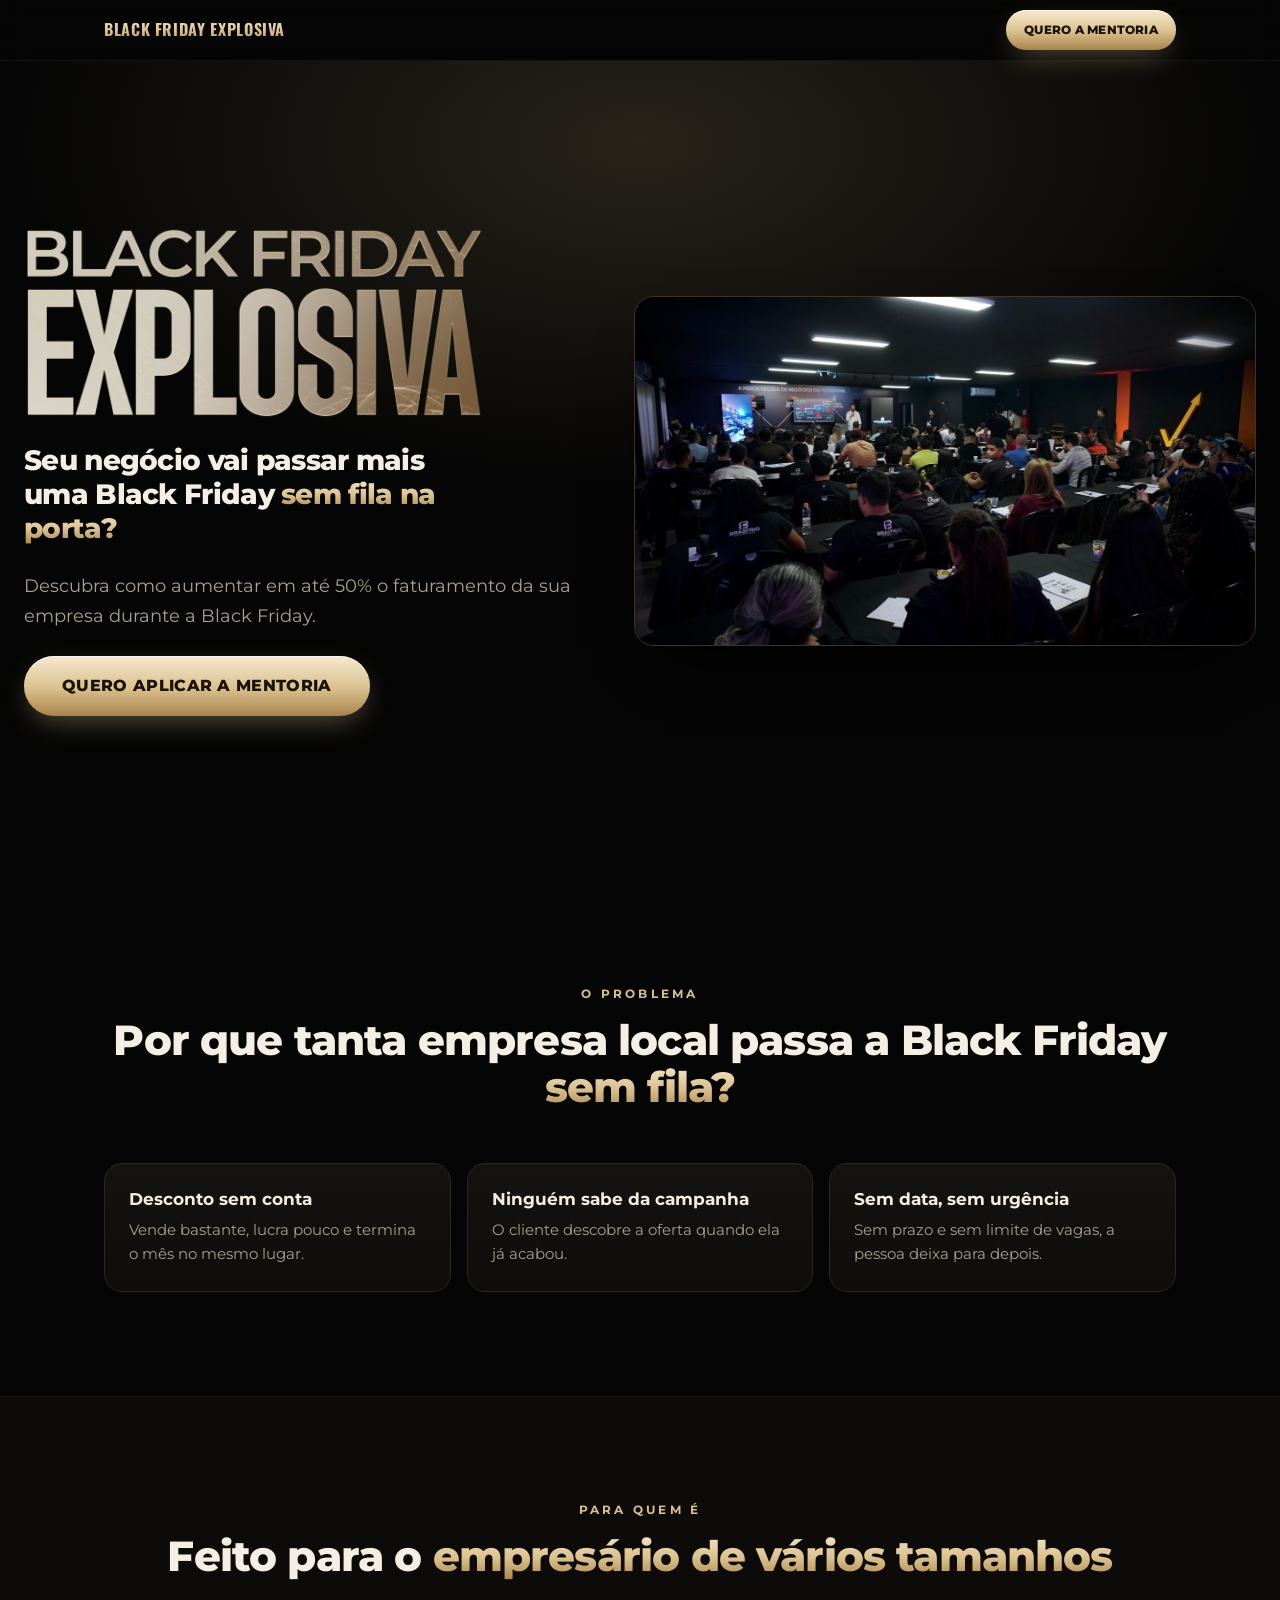
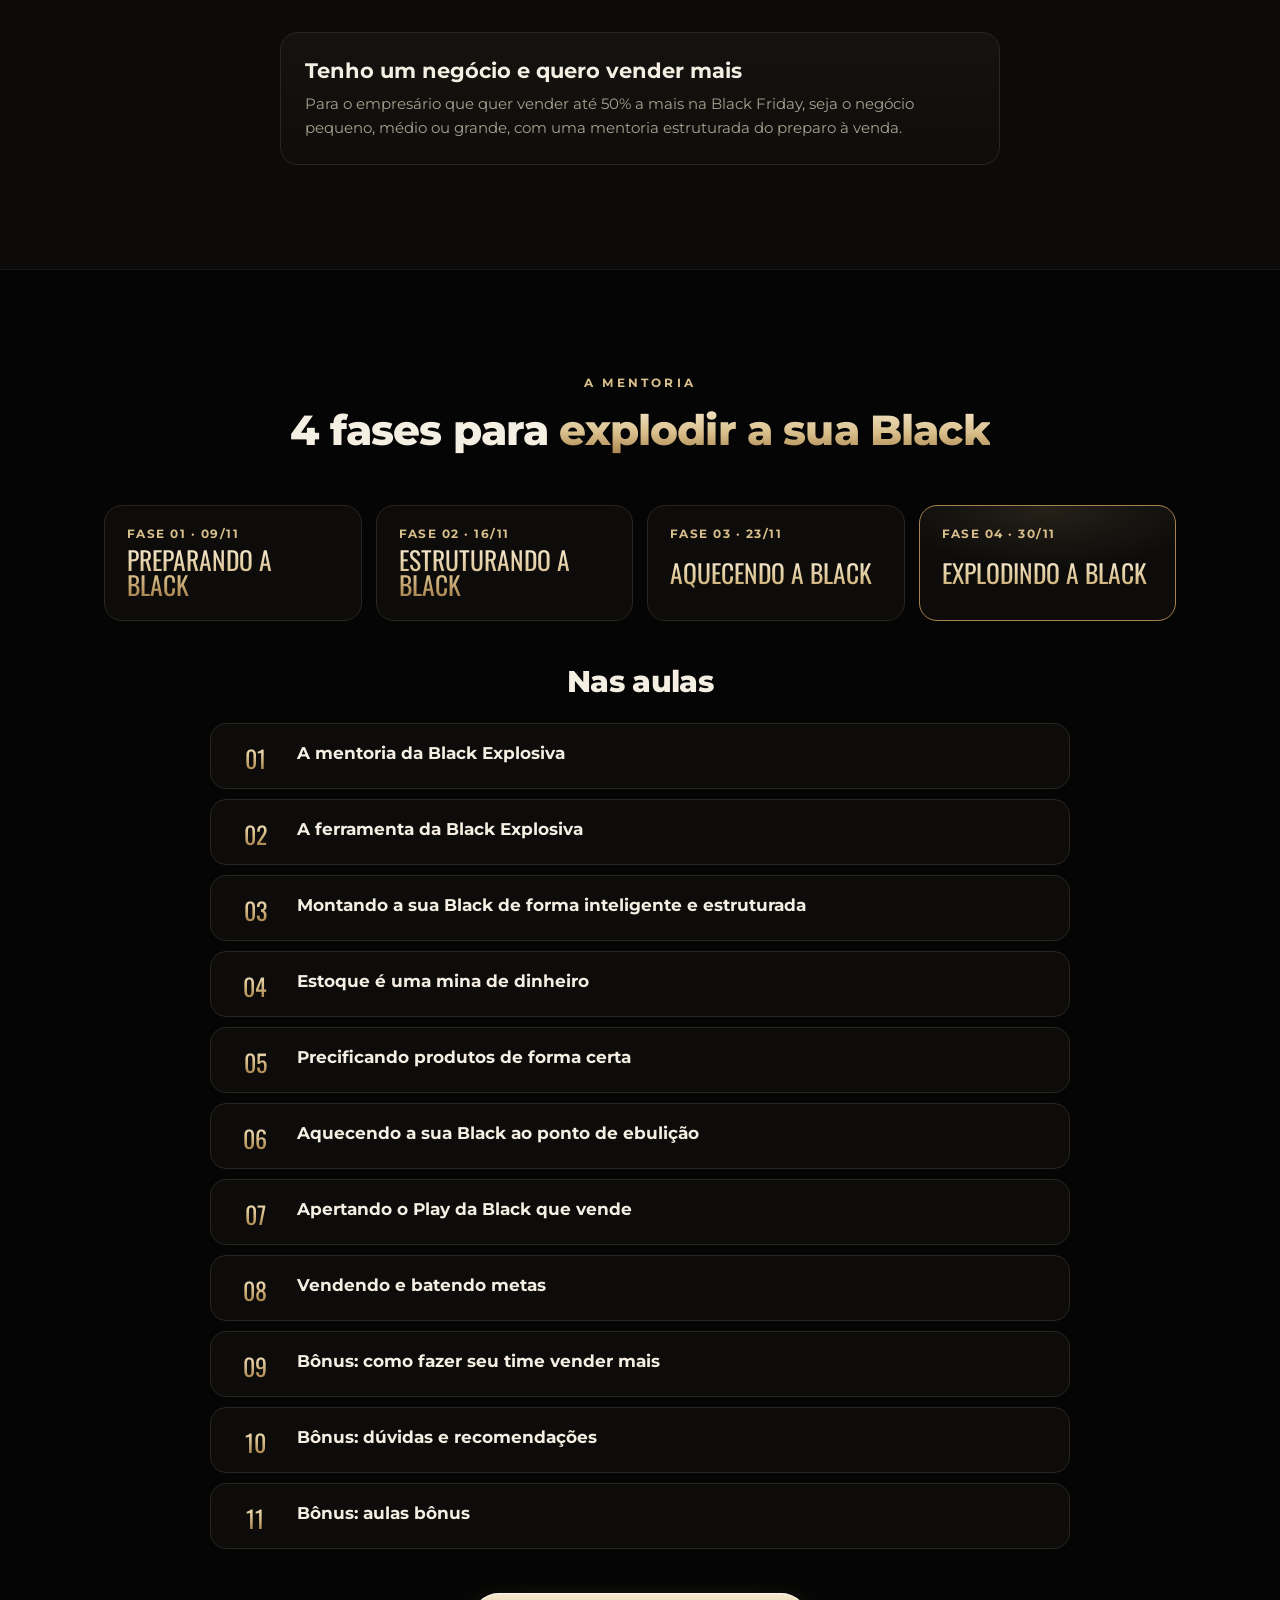
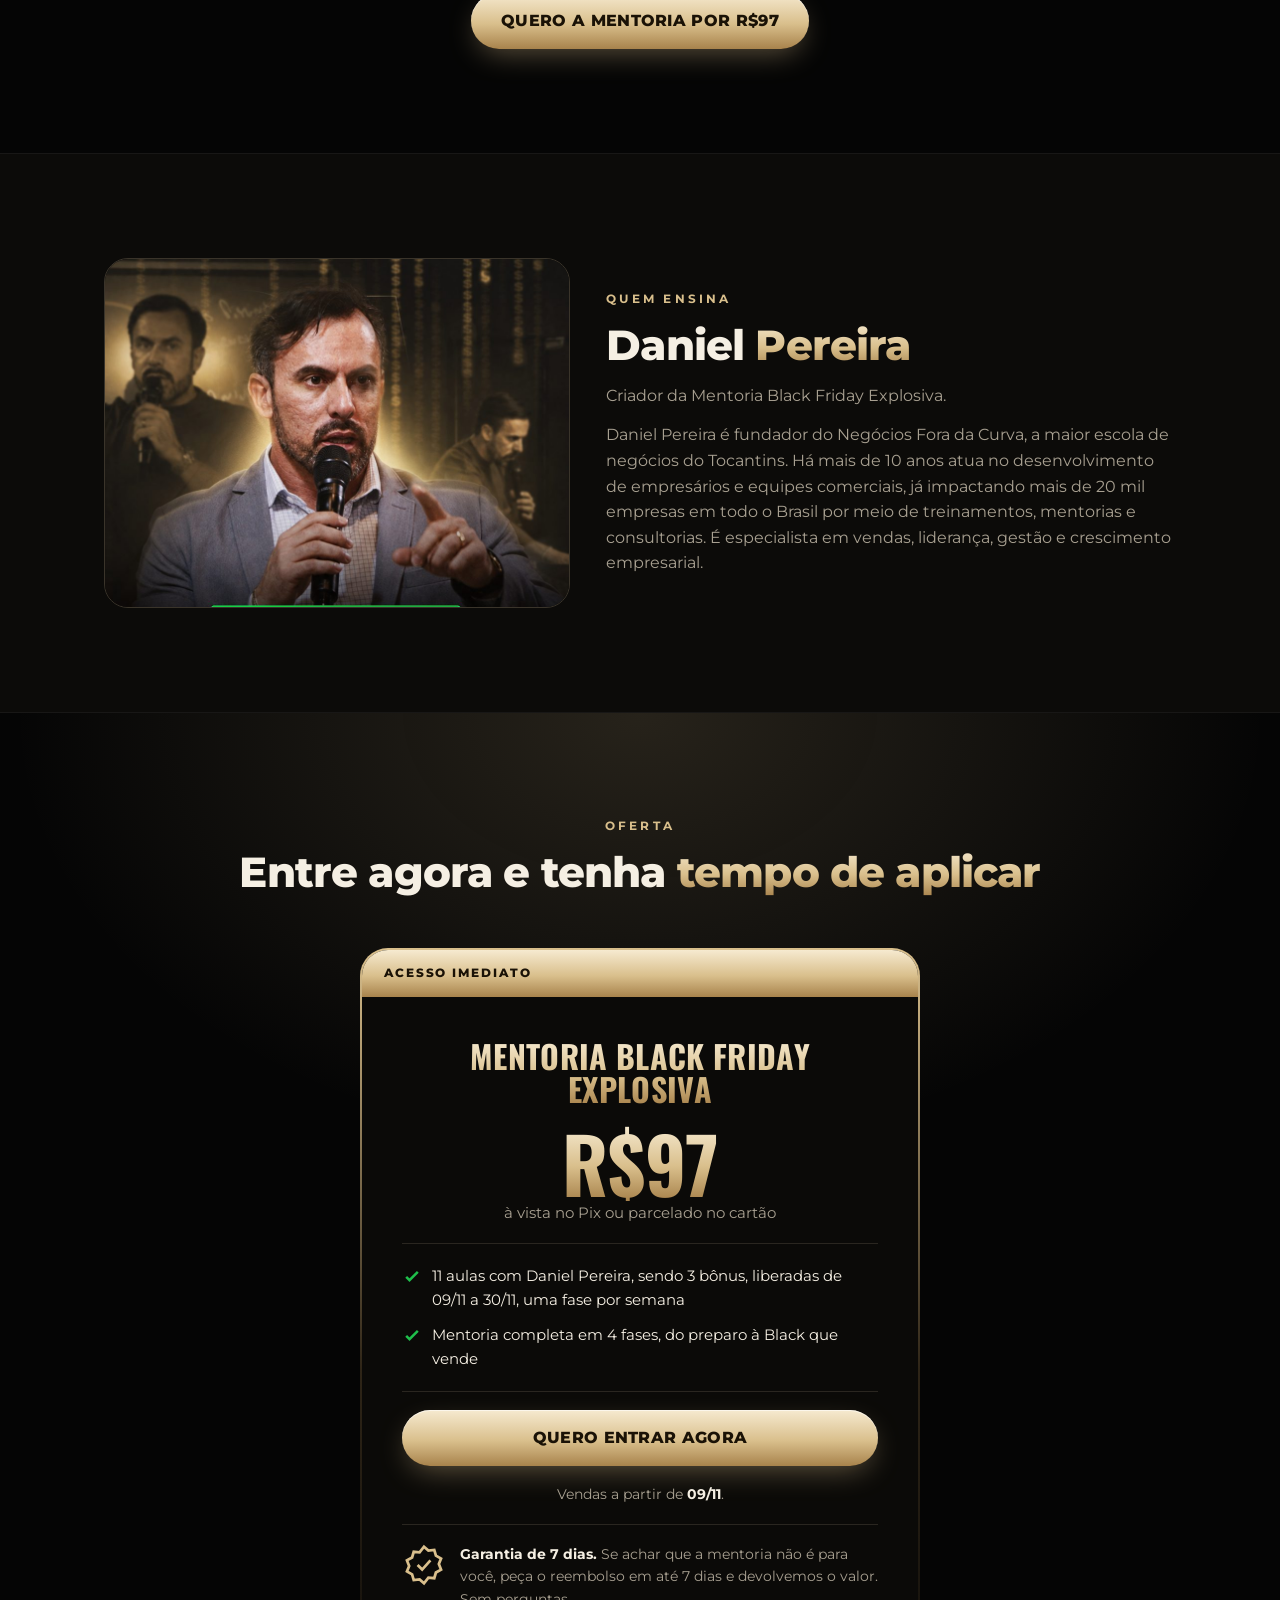
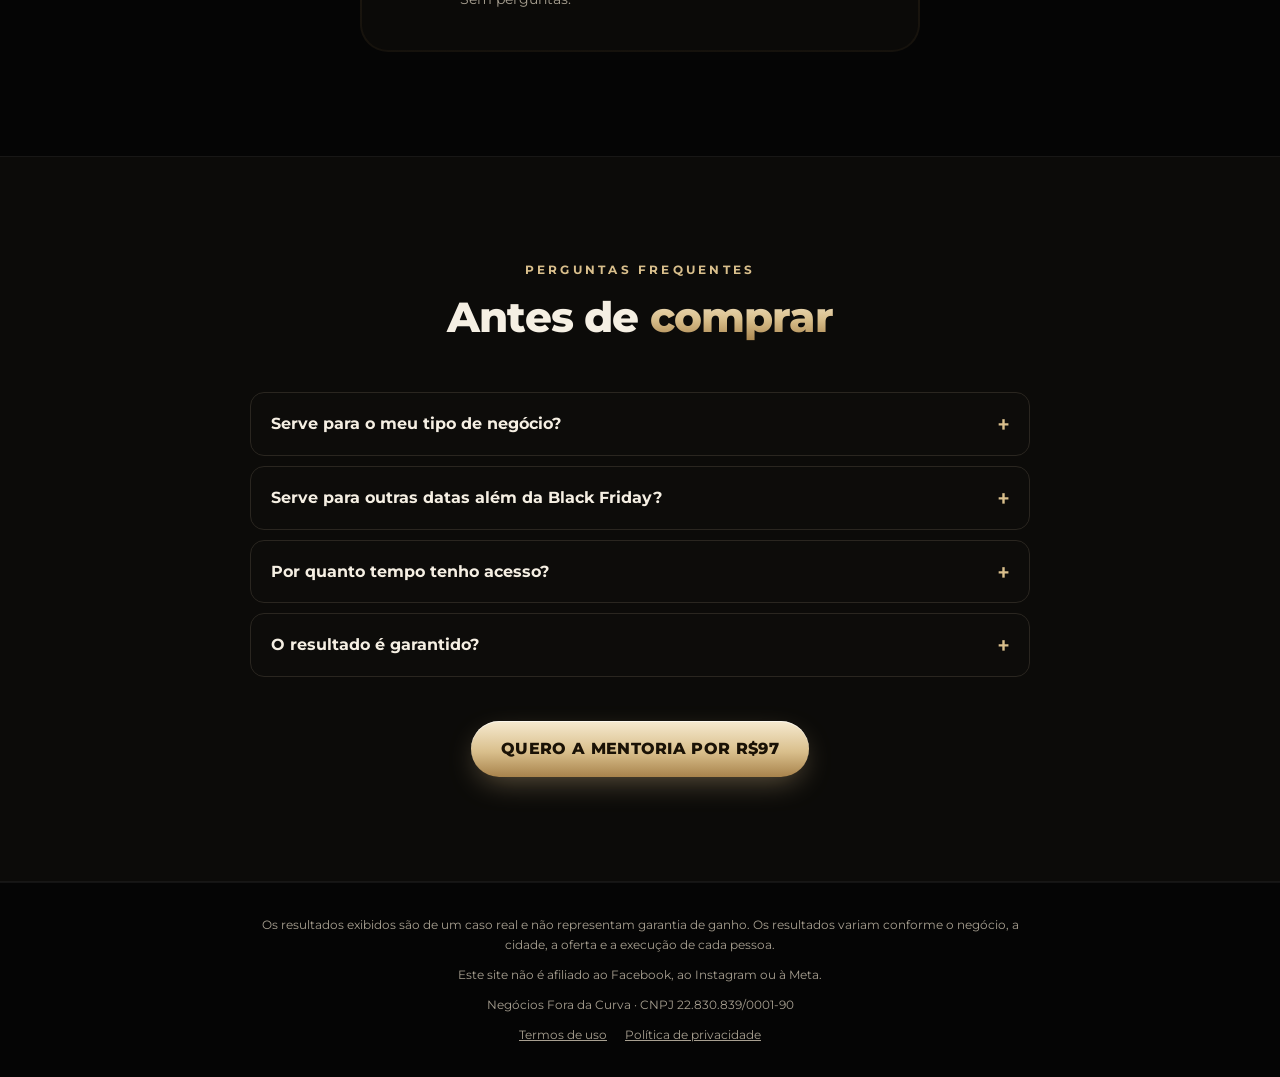
==== commit c7c61e9b: "Troca 'loja' por 'empresa' Co-Authored-By: Claude Sonnet 5.5 <noreply@anthropic.com> Claude-Session:" ====
--- a/index.html
+++ b/index.html
@@ -5,7 +5,7 @@
 <meta name="facebook-domain-verification" content="h6qf3dkcnpuyxg42cxsg0ewje5gnwz" />
 <meta name="viewport" content="width=device-width, initial-scale=1">
 <title>Mentoria Black Friday Explosiva · com Daniel Pereira</title>
-<meta name="description" content="Mentoria online para aumentar em até 50% o faturamento da sua loja na Black Friday. Aulas gravadas com Daniel Pereira.">
+<meta name="description" content="Mentoria online para aumentar em até 50% o faturamento da sua empresa na Black Friday. Aulas gravadas com Daniel Pereira.">
 <meta name="theme-color" content="#050505">
 <meta property="og:type" content="website">
 <meta property="og:title" content="Mentoria Black Friday Explosiva · com Daniel Pereira">
@@ -279,7 +279,7 @@
       <div class="promessa-txt">
         <img class="logo-hero" src="assets/img/logo-black-friday-explosiva.png" alt="Black Friday Explosiva" width="960" height="402" fetchpriority="high">
         <h1 id="h1">Seu negócio vai passar mais uma Black Friday <em>sem fila na porta?</em></h1>
-        <p class="sub rascunho">Descubra como aumentar em até 50% o faturamento da sua loja durante a Black Friday.</p>
+        <p class="sub rascunho">Descubra como aumentar em até 50% o faturamento da sua empresa durante a Black Friday.</p>
         <a class="btn js-cta js-buy" data-pos="hero" href="#oferta">Quero aplicar a mentoria</a>
       </div>
       <div class="promessa-foto"><img src="assets/img/plateia.jpg" alt="Daniel Pereira ensinando para uma sala cheia de empresários" width="1400" height="788"></div>
@@ -295,7 +295,7 @@
           <p class="lead">Não foi sorte e não foi desconto no escuro. Foi uma mentoria com data, oferta e roteiro. O Daniel ensina cada passo nas aulas.</p></div>
         <div class="grid c3">
           <div class="card center"><div class="price gold" style="font-size:2.4rem">[R$]</div><p>faturamento no Dia D</p></div>
-          <div class="card center"><div class="price gold" style="font-size:2.4rem">[R$]</div><p>faturamento médio de um mês da mesma loja</p></div>
+          <div class="card center"><div class="price gold" style="font-size:2.4rem">[R$]</div><p>faturamento médio de um mês da mesma empresa</p></div>
           <div class="card center"><div class="price gold" style="font-size:2.4rem">[nº]</div><p>pessoas na fila no horário de pico</p></div>
         </div>
       </div>
@@ -304,7 +304,7 @@
     <!-- PROBLEMA -->
     <section aria-labelledby="h-prob">
       <div class="wrap">
-        <div class="head rv"><span class="eyebrow">O problema</span><h2 id="h-prob">Por que tanta loja local passa a Black Friday <em>sem fila?</em></h2></div>
+        <div class="head rv"><span class="eyebrow">O problema</span><h2 id="h-prob">Por que tanta empresa local passa a Black Friday <em>sem fila?</em></h2></div>
         <div class="grid c3">
           <article class="card rv"><h3>Desconto sem conta</h3><p>Vende bastante, lucra pouco e termina o mês no mesmo lugar.</p></article>
           <article class="card rv"><h3>Ninguém sabe da campanha</h3><p>O cliente descobre a oferta quando ela já acabou.</p></article>
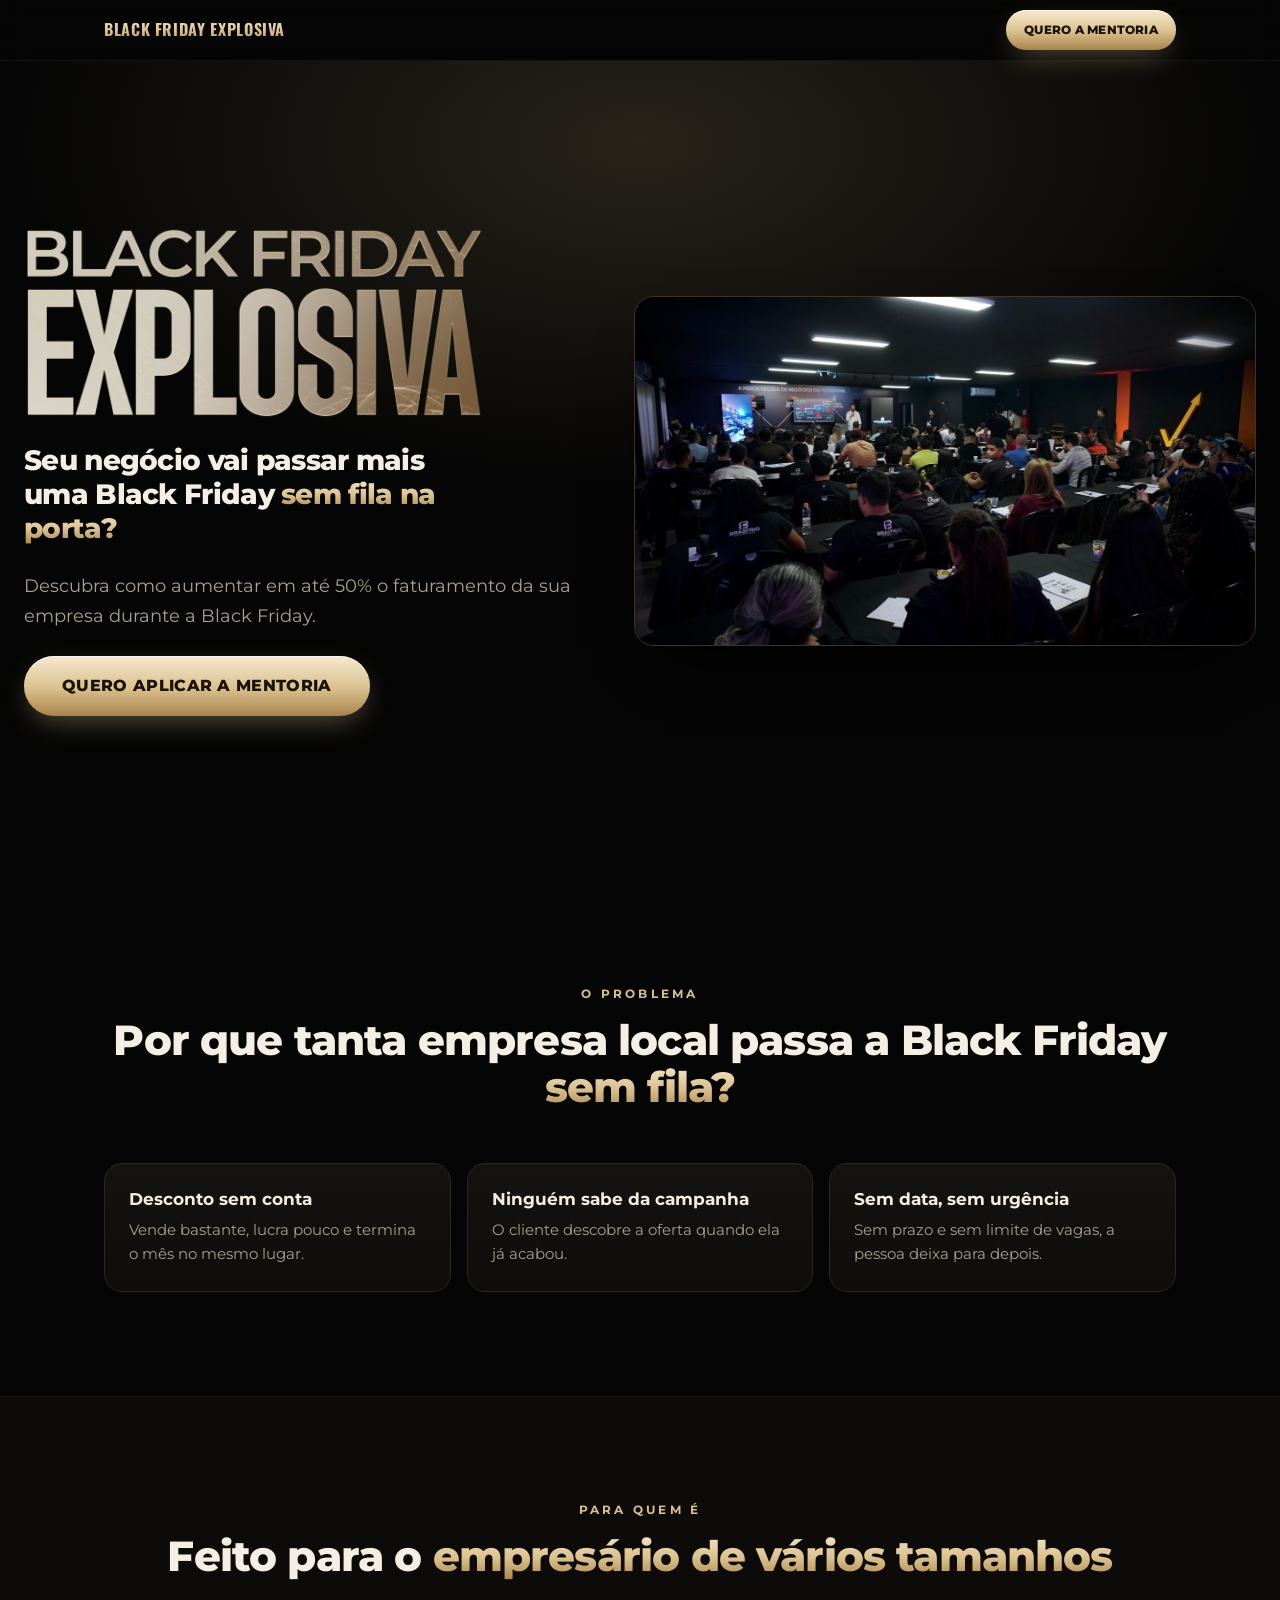
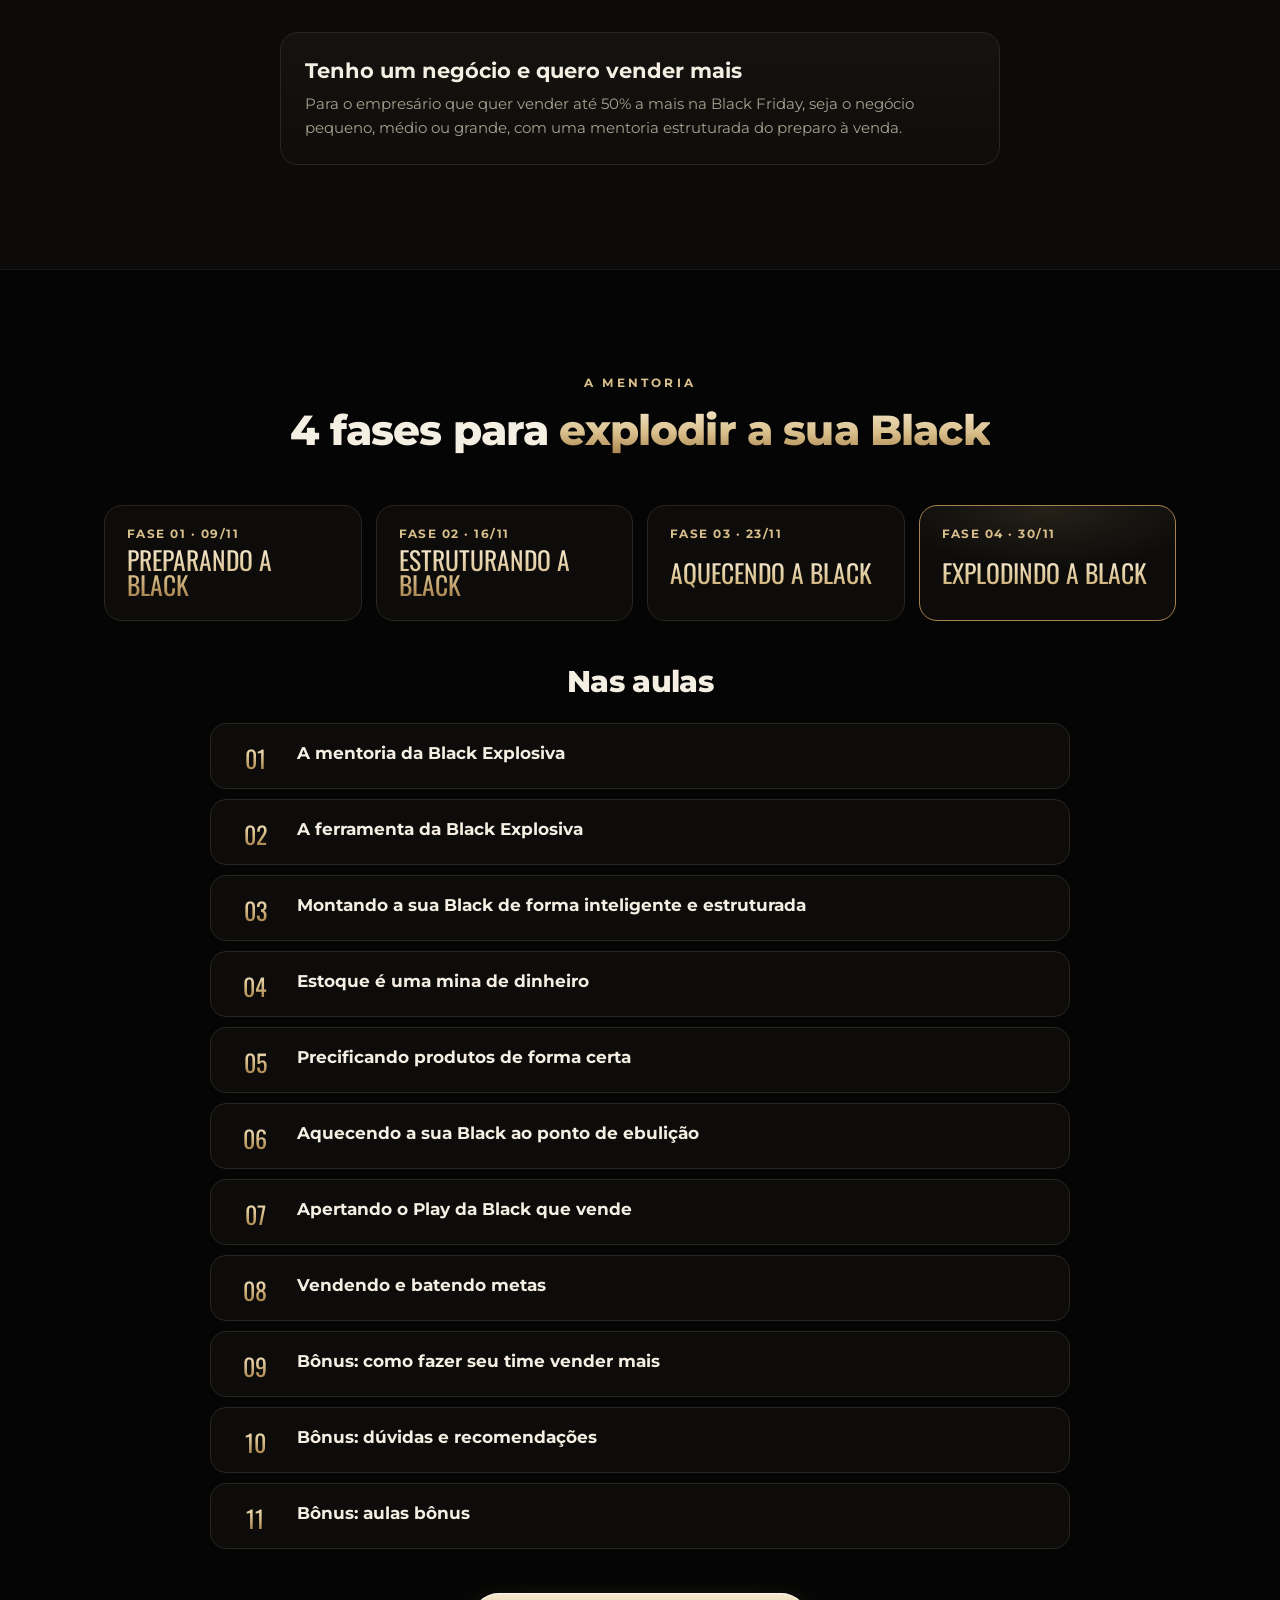
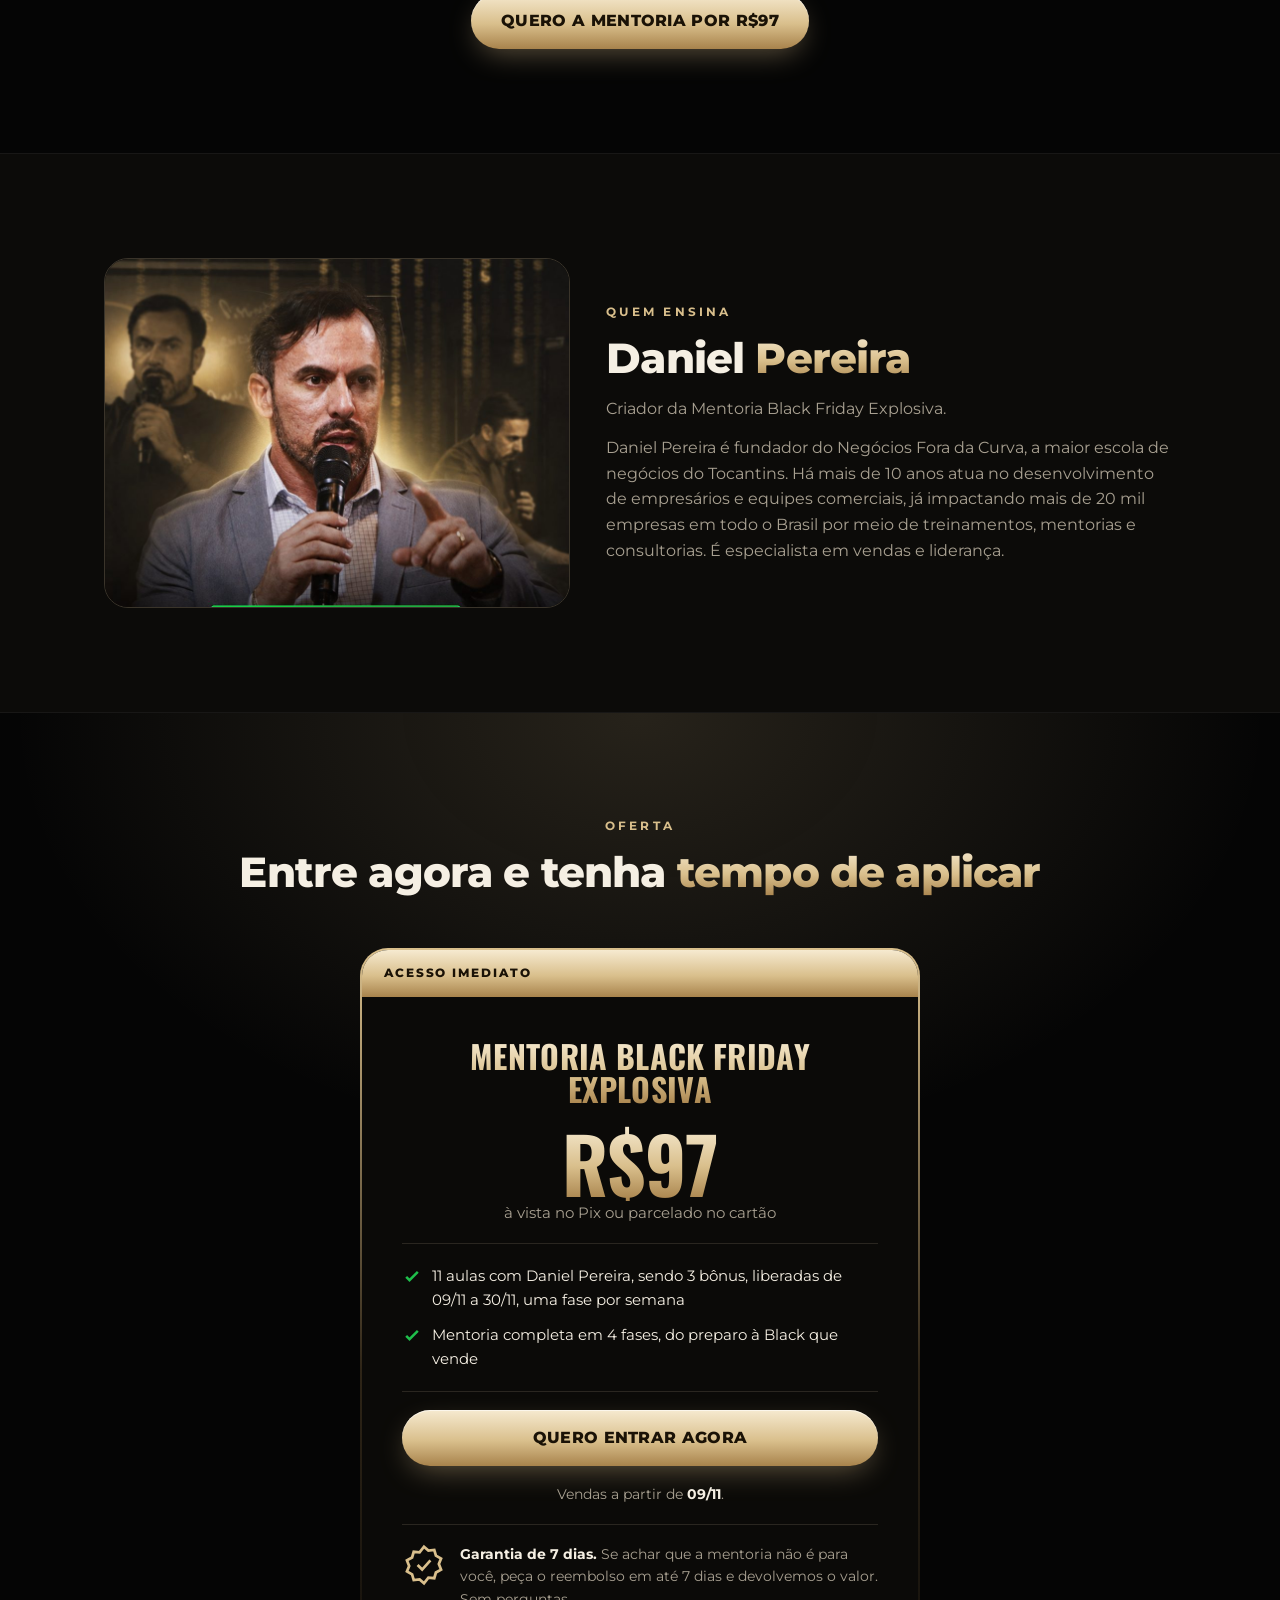
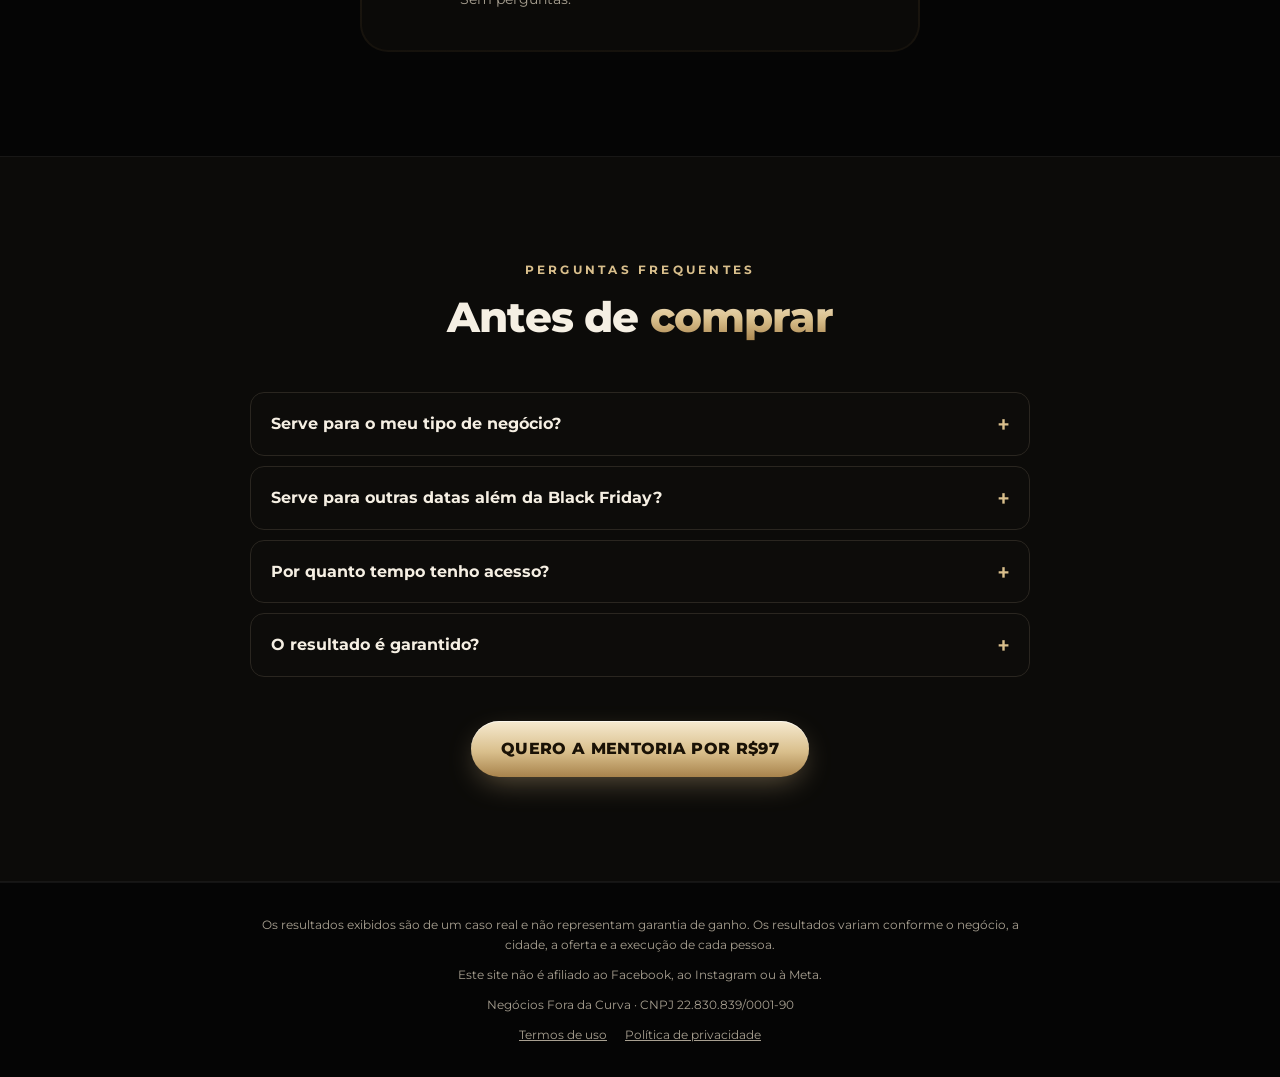
==== commit a0d9e0c6: "Meta Pixel e eventos no header da página de promessa Co-Authored-By: Claude Sonnet 5.5 <noreply@anth" ====
--- a/index.html
+++ b/index.html
@@ -257,6 +257,149 @@
 .revbar{display:none}
 .revisao .revbar{display:block;position:sticky;top:0;z-index:100;background:var(--red);color:#fff;font:700 .76rem Montserrat,sans-serif;text-align:center;padding:6px 12px}
 </style>
+<!-- Meta Pixel + Eventos — Black Friday Explosiva -->
+<script>
+(function () {
+  var PIXEL_ID = '2161861661077212';
+
+  // ---------- CONFIGURAÇÃO ----------
+  var CFG = {
+    produtoId: 'mentoria-black-explosiva',
+    produtoNome: 'Mentoria Black Friday Explosiva',
+    valor: 97.00,             // preço mostrado na página (bate com o da Herospark)
+    moeda: 'BRL',
+    purchaseNaObrigado: true  // ponha false se a Herospark já dispara o Purchase (evita venda contada em dobro)
+  };
+
+  // Respeita quem recusou cookies no banner da página
+  try { if (localStorage.getItem('bfx_consent') === 'nao') return; } catch (e) {}
+
+  // ---------- Código base do Pixel ----------
+  !function (f, b, e, v, n, t, s) {
+    if (f.fbq) return; n = f.fbq = function () { n.callMethod ? n.callMethod.apply(n, arguments) : n.queue.push(arguments); };
+    if (!f._fbq) f._fbq = n; n.push = n; n.loaded = !0; n.version = '2.0'; n.queue = [];
+    t = b.createElement(e); t.async = !0; t.src = v; s = b.getElementsByTagName(e)[0]; s.parentNode.insertBefore(t, s);
+  }(window, document, 'script', 'https://connect.facebook.net/en_US/fbevents.js');
+
+  fbq('init', PIXEL_ID);
+  fbq('track', 'PageView');
+
+  // ---------- Utilitários ----------
+  var utm = {};
+  try { utm = JSON.parse(sessionStorage.getItem('bfx_utm') || '{}'); } catch (e) {}
+  var qs = new URLSearchParams(location.search);
+  ['utm_source', 'utm_medium', 'utm_campaign', 'utm_content', 'utm_term'].forEach(function (k) { if (qs.get(k)) utm[k] = qs.get(k); });
+
+  function merge(a, b) { var o = {}, k; for (k in a) o[k] = a[k]; for (k in (b || {})) o[k] = b[k]; return o; }
+  function id(nome) { return nome + '_' + Date.now() + '_' + Math.random().toString(36).slice(2, 8); } // eventID p/ deduplicar com API de Conversões
+  function padrao(nome, dados) { fbq('track', nome, dados || {}, { eventID: id(nome) }); }
+  function custom(nome, dados) { fbq('trackCustom', nome, merge(utm, dados), { eventID: id(nome) }); }
+  function produto(extra) {
+    return merge({
+      content_name: CFG.produtoNome, content_ids: [CFG.produtoId], content_type: 'product',
+      value: CFG.valor, currency: CFG.moeda
+    }, extra);
+  }
+
+  var caminho = location.pathname.toLowerCase();
+  var ehObrigado = /obrigado/.test(caminho);
+
+  // =====================================================
+  //  PÁGINA DE OBRIGADO  →  Purchase
+  // =====================================================
+  if (ehObrigado) {
+    document.addEventListener('DOMContentLoaded', function () {
+      var teste = qs.get('teste') === '1';
+      if (CFG.purchaseNaObrigado && !teste) {
+        // valor: usa o que a Herospark mandar na URL (se mandar); senão o preço do produto
+        var v = parseFloat(String(qs.get('valor') || qs.get('value') || qs.get('amount') || qs.get('total') || '').replace(',', '.'));
+        var valor = isFinite(v) && v > 0 ? v : CFG.valor;
+        var orderId = qs.get('transaction') || qs.get('order_id') || qs.get('pedido') || qs.get('transaction_id') || '';
+        var chave = 'bfx_purchase_' + (orderId || 'sessao');
+        var jaEnviou = false;
+        try { jaEnviou = !!localStorage.getItem(chave); localStorage.setItem(chave, '1'); } catch (e) {}
+        if (!jaEnviou) {
+          fbq('track', 'Purchase', produto({ value: valor, num_items: 1 }),
+              { eventID: orderId ? 'purchase_' + orderId : id('purchase') });
+        }
+      }
+      custom('ObrigadoView');
+
+      var plat = document.getElementById('plataforma');
+      var grupo = document.getElementById('grupo');
+      if (plat) plat.addEventListener('click', function () { custom('AcessoAreaMembros'); });
+      if (grupo) grupo.addEventListener('click', function () { custom('EntrouGrupoAvisos'); });
+    });
+    return;
+  }
+
+  // =====================================================
+  //  PÁGINA DE VENDAS
+  // =====================================================
+  // 1) ViewContent
+  padrao('ViewContent', produto());
+
+  // 2) Profundidade de rolagem 25/50/75/100%
+  var marcos = { 25: 0, 50: 0, 75: 0, 100: 0 }, ticking = false;
+  function rolagem() {
+    ticking = false;
+    var h = document.documentElement, total = h.scrollHeight - h.clientHeight;
+    if (total <= 0) return;
+    var pct = (window.pageYOffset || h.scrollTop) / total * 100;
+    [25, 50, 75, 100].forEach(function (m) {
+      if (!marcos[m] && pct >= m - 1) { marcos[m] = 1; custom('Rolagem', { porcentagem: m }); }
+    });
+  }
+  window.addEventListener('scroll', function () { if (!ticking) { ticking = true; requestAnimationFrame(rolagem); } }, { passive: true });
+
+  // 3) Tempo na página
+  [15, 30, 60, 120].forEach(function (s) { setTimeout(function () { custom('TempoNaPagina', { segundos: s }); }, s * 1000); });
+
+  // 4) Chegou na seção da oferta
+  document.addEventListener('DOMContentLoaded', function () {
+    var oferta = document.getElementById('oferta');
+    if (oferta && 'IntersectionObserver' in window) {
+      var io = new IntersectionObserver(function (es) {
+        if (es[0].isIntersecting) { custom('VerOferta'); io.disconnect(); }
+      }, { threshold: 0.4 });
+      io.observe(oferta);
+    }
+  });
+
+  // 5) FAQ aberto
+  document.addEventListener('toggle', function (e) {
+    var d = e.target;
+    if (d && d.tagName === 'DETAILS' && d.open) {
+      var s = d.querySelector('summary');
+      custom('FAQ_Aberto', { pergunta: s ? s.textContent.trim().slice(0, 100) : '' });
+    }
+  }, true);
+
+  // 6) Clique em QUALQUER botão de compra → AddToCart + InitiateCheckout (+ custom com a posição do botão)
+  document.addEventListener('click', function (e) {
+    var a = e.target.closest && e.target.closest('a.js-buy');
+    if (!a || !a.getAttribute('href')) return;
+    var pos = a.getAttribute('data-pos') || 'desconhecida';
+
+    padrao('AddToCart', produto({ num_items: 1 }));
+    padrao('InitiateCheckout', produto({ num_items: 1 }));
+    custom('CliqueComprar', { posicao: pos });
+
+    var destino = a.href;
+    var mesmaPagina = destino.split('#')[0] === location.href.split('#')[0];
+    if (mesmaPagina || e.ctrlKey || e.metaKey || e.shiftKey || e.button === 1 || a.target === '_blank') return;
+
+    // dá 300 ms para o pixel enviar antes de sair da página
+    e.preventDefault();
+    var foi = false;
+    function ir() { if (!foi) { foi = true; location.href = destino; } }
+    setTimeout(ir, 300);
+  }, true);
+})();
+</script>
+<noscript><img height="1" width="1" style="display:none"
+src="https://www.facebook.com/tr?id=2161861661077212&ev=PageView&noscript=1"/></noscript>
+<!-- End Meta Pixel -->
 </head>
 <body>
 <div class="revbar" role="note">Modo revisão: página toda aberta · vermelho = falta dado real (escondido do público) · amarelo = confirme o texto</div>
